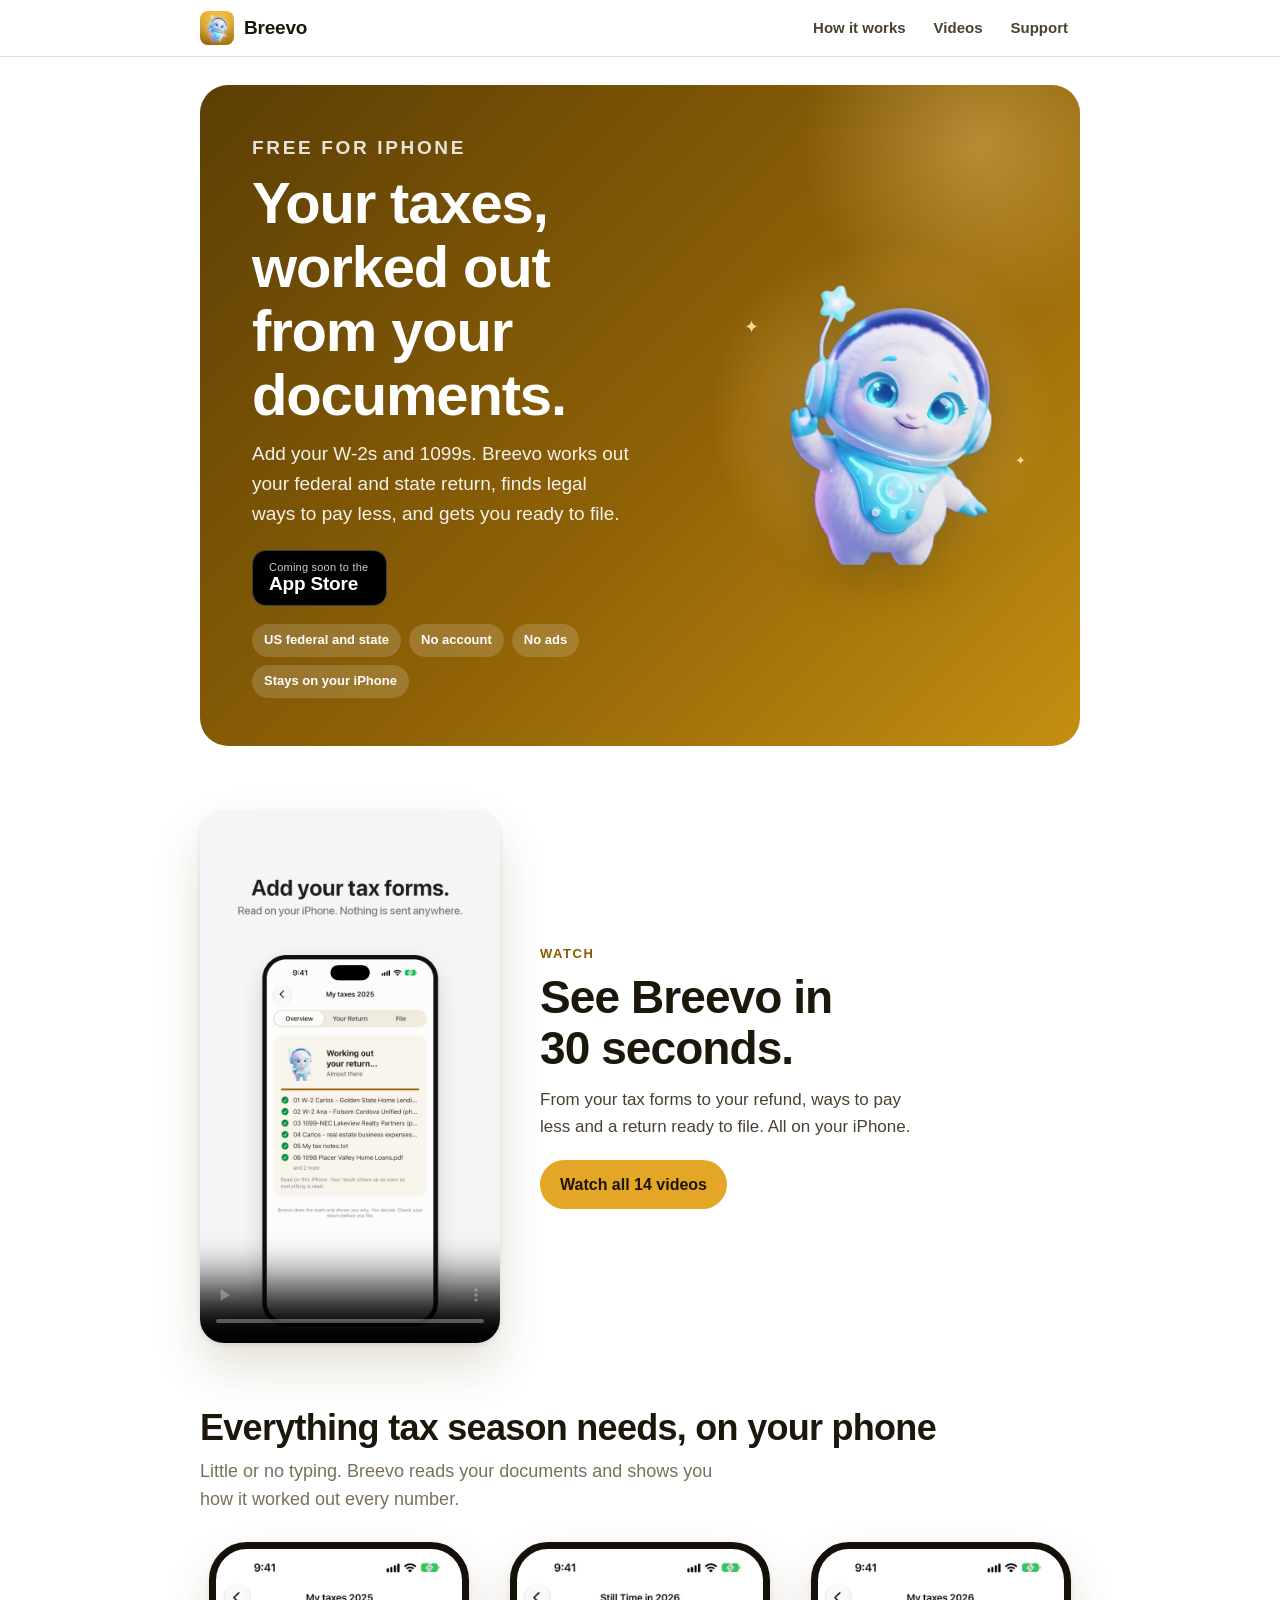
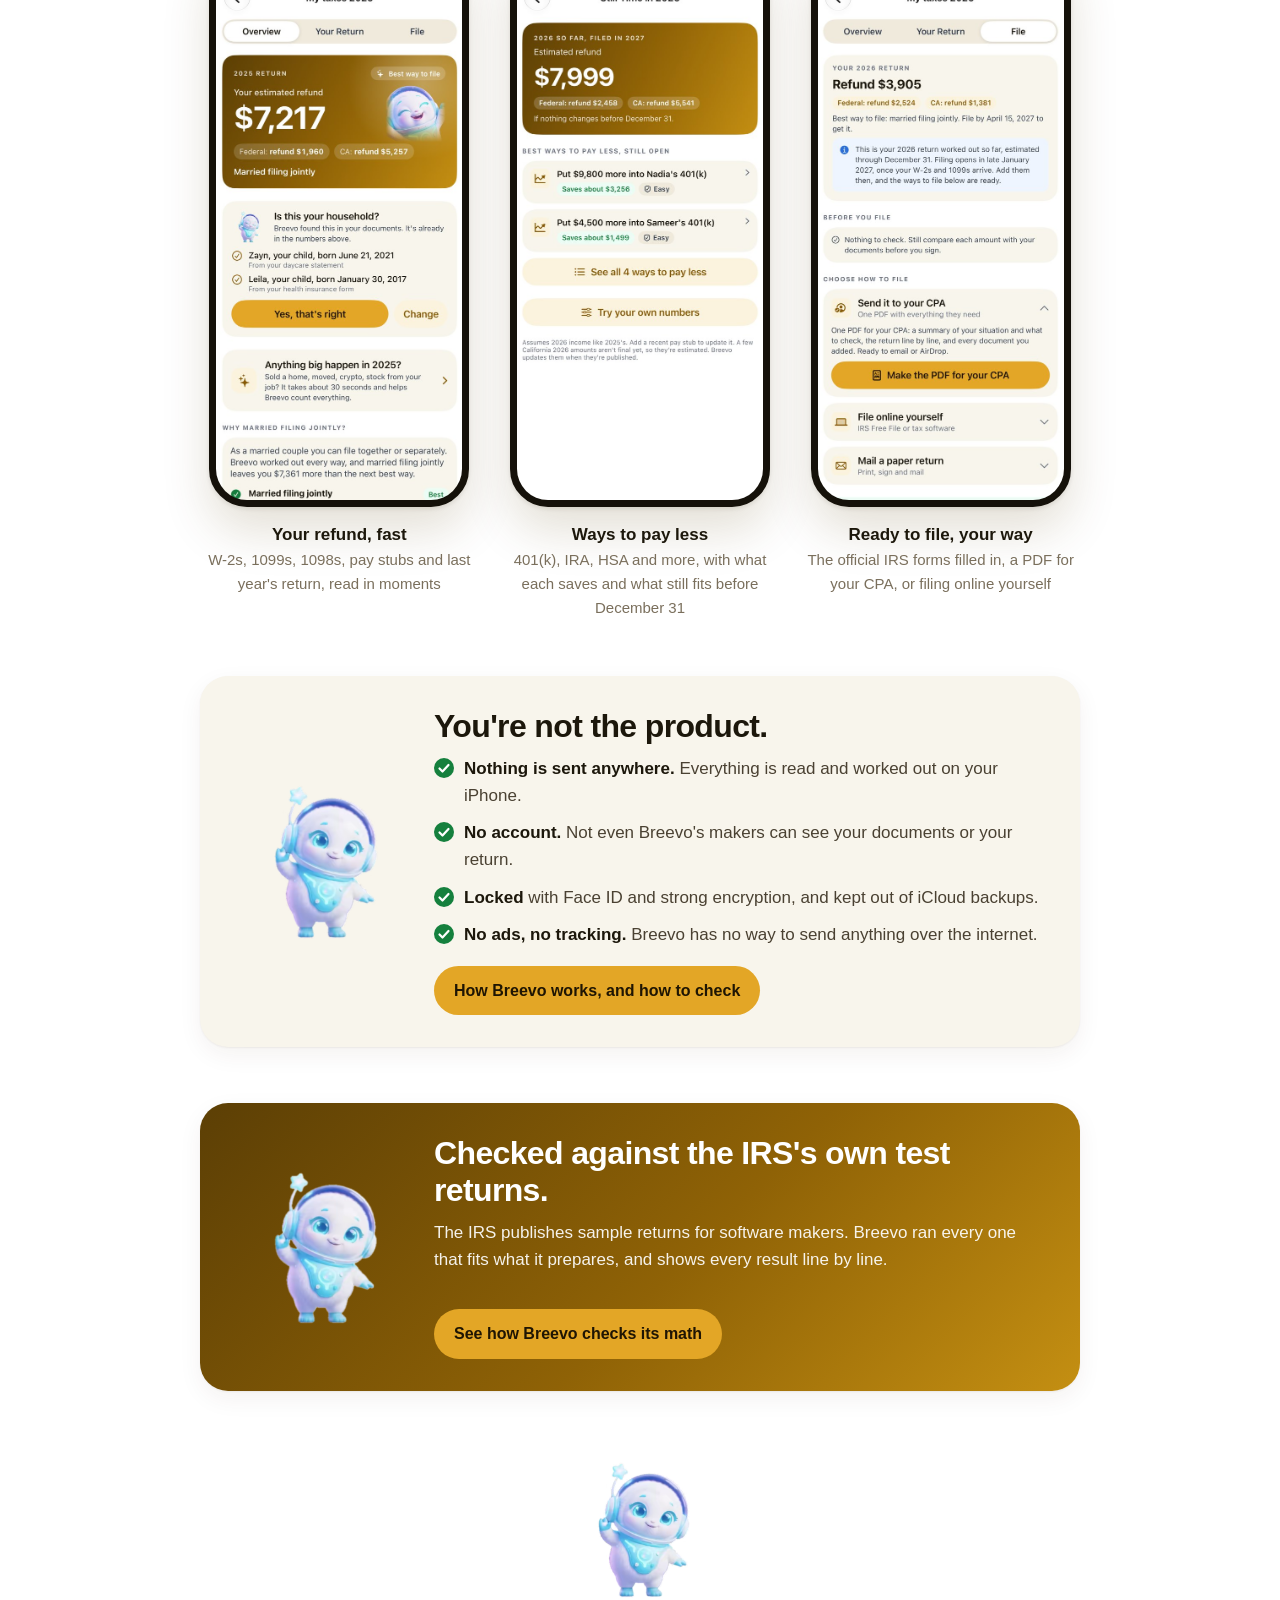
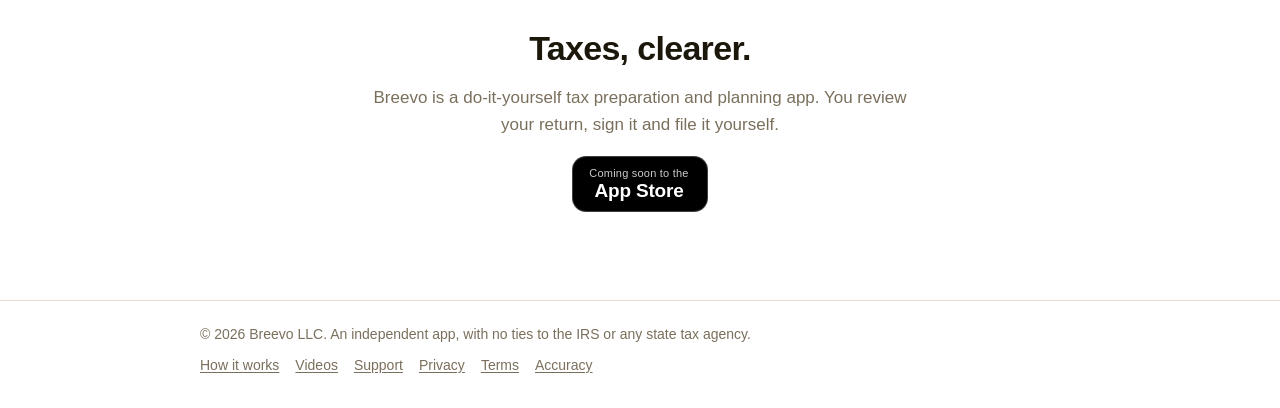
==== index.html @ 0867ac1f "Same words as the app: privacy, check it yourself, AI, tax changes, tax advice" ====
<!DOCTYPE html>
<html lang="en">
<head>
<meta charset="utf-8">
<meta name="viewport" content="width=device-width, initial-scale=1, viewport-fit=cover">
<title>Breevo: your taxes, worked out on your iPhone</title>
<meta name="description" content="Add your W-2s and 1099s. Breevo works out your federal and state return, finds legal ways to pay less, and gets you ready to file. Free for iPhone. Everything stays on your iPhone.">
<meta name="theme-color" content="#8F6206">
<meta property="og:title" content="Breevo: your taxes, worked out on your iPhone">
<meta property="og:description" content="Your refund, ways to pay less and your return, from your documents. Everything stays on your iPhone.">
<meta property="og:image" content="https://breevo.si/img/breevo-hello.png">
<link rel="icon" href="img/icon.png">
<link rel="apple-touch-icon" href="img/icon.png">
<link rel="stylesheet" href="site.css">
</head>
<body>
<header class="top"><div class="in">
  <a class="brand" href="./"><img src="img/icon.png" alt="">Breevo</a>
  <nav><a href="how.html">How it works</a><a href="videos.html">Videos</a><a href="support.html">Support</a></nav>
</div></header>

<main>
  <section class="hero big">
    <div>
      <p class="eyebrow">Free for iPhone</p>
      <h1>Your taxes, worked out from your documents.</h1>
      <p>Add your W-2s and 1099s. Breevo works out your federal and state return, finds legal ways to pay less, and gets you ready to file.</p>
      <div class="actions">
        <span class="soon" role="img" aria-label="Coming soon to the App Store"><span><small>Coming soon to the</small><b>App Store</b></span></span>
      </div>
      <div class="pills"><span>US federal and state</span><span>No account</span><span>No ads</span><span>Stays on your iPhone</span></div>
    </div>
    <div class="stage">
      <span class="spark" style="left:4%;top:16%">✦</span><span class="spark" style="right:2%;top:62%;font-size:13px">✦</span>
      <img class="mascot" src="img/breevo-hello.png" alt="Breevo waving hello">
    </div>
  </section>

  <section class="reel watch">
    <video data-id="breevo" src="video/breevo-heart.mp4" poster="video/breevo.jpg" controls playsinline preload="metadata" aria-label="Video: Breevo in 30 seconds"></video>
    <div>
      <p class="eyebrow-dark">Watch</p>
      <h2>See Breevo in 30 seconds.</h2>
      <p>From your tax forms to your refund, ways to pay less and a return ready to file. All on your iPhone.</p>
      <a class="btn" href="videos.html">Watch all 14 videos</a>
    </div>
  </section>

  <h2 class="section-title">Everything tax season needs, on your phone</h2>
  <p class="section-sub">Little or no typing. Breevo reads your documents and shows you how it worked out every number.</p>
  <div class="screens">
    <figure><div class="phone"><img src="img/screen-result.jpg" alt="Breevo showing an estimated refund of $7,217" loading="lazy"></div>
      <figcaption>Your refund, fast<span>W-2s, 1099s, 1098s, pay stubs and last year's return, read in moments</span></figcaption></figure>
    <figure><div class="phone"><img src="img/screen-plan.jpg" alt="Breevo's Still Time screen with ways to pay less" loading="lazy"></div>
      <figcaption>Ways to pay less<span>401(k), IRA, HSA and more, with what each saves and what still fits before December 31</span></figcaption></figure>
    <figure><div class="phone"><img src="img/screen-file.jpg" alt="Breevo's File tab with three ways to file" loading="lazy"></div>
      <figcaption>Ready to file, your way<span>The official IRS forms filled in, a PDF for your CPA, or filing online yourself</span></figcaption></figure>
  </div>

  <section class="band">
    <img src="img/breevo-reassuring.png" alt="Breevo reassuring you">
    <div>
      <h2>You're not the product.</h2>
      <ul>
        <!-- Same words as the app's privacy card: ios/AppStore/same-words.txt -->
        <li><span><b>Nothing is sent anywhere.</b> Everything is read and worked out on your iPhone.</span></li>
        <li><span><b>No account.</b> Not even Breevo's makers can see your documents or your return.</span></li>
        <li><span><b>Locked</b> with Face ID and strong encryption, and kept out of iCloud backups.</span></li>
        <li><span><b>No ads, no tracking.</b> Breevo has no way to send anything over the internet.</span></li>
      </ul>
      <a class="btn" href="how.html">How Breevo works, and how to check</a>
    </div>
  </section>

  <section class="band gold">
    <img src="img/breevo-thumbsup.png" alt="Breevo giving a thumbs up">
    <div>
      <h2>Checked against the IRS's own test returns.</h2>
      <p>The IRS publishes sample returns for software makers. Breevo ran every one that fits what it prepares, and shows every result line by line.</p>
      <a class="btn" href="accuracy.html">See how Breevo checks its math</a>
    </div>
  </section>

  <div class="ending">
    <img src="img/breevo-helpful.png" alt="Breevo ready to help">
    <h2>Taxes, clearer.</h2>
    <p>Breevo is a do-it-yourself tax preparation and planning app. You review your return, sign it and file it yourself.</p>
    <span class="soon" role="img" aria-label="Coming soon to the App Store"><span><small>Coming soon to the</small><b>App Store</b></span></span>
  </div>
</main>

<footer class="site"><div class="in">
  <span>© 2026 Breevo LLC. An independent app, with no ties to the IRS or any state tax agency.</span>
  <span class="links"><a href="how.html">How it works</a><a href="videos.html">Videos</a><a href="support.html">Support</a><a href="privacy.html">Privacy</a><a href="terms.html">Terms</a><a href="accuracy.html">Accuracy</a></span>
</div></footer>
<script src="videos.js"></script>
</body>
</html>
---- site.css ----
/* Breevo's web pages (breevo.si), in the app's default look: Mustard Gold. Colors are the app's own
   (Theme.swift, palette "gold"): gold fills with dark text, a deep gold result card, warm cream cards. */
:root {
  --page: #FFFFFF;
  --card: #F8F5EC;
  --sunken: #EFEADC;
  --tint: #FBF3DD;
  --ink: #1C170B;
  --ink-2: #4A4132;
  --muted: #7A6F5C;
  --accent: #8A5A00;          /* links and small gold text */
  --brand: #E3A626;           /* buttons */
  --on-brand: #1F1503;
  --hero-1: #5C3F05; --hero-2: #8F6206; --hero-3: #C48F12;
  --on-hero: #FFFFFF;
  --line: #E7DFCB;
  --ok: #15803D;
  --shadow: 0 1px 2px rgba(60, 40, 0, .06), 0 8px 24px rgba(60, 40, 0, .06);
  color-scheme: light;
}
@media (prefers-color-scheme: dark) {
  :root {
    --page: #000000; --card: #1A1810; --sunken: #2A261A; --tint: #2A2310;
    --ink: #FBF8F0; --ink-2: #D9D2C2; --muted: #A69C88;
    --accent: #F5C04A; --brand: #E3A626; --on-brand: #1F1503;
    --line: #332D1E; --ok: #4ADE80;
    --shadow: none;
    color-scheme: dark;
  }
}

* { box-sizing: border-box; }
html { -webkit-text-size-adjust: 100%; }
body {
  margin: 0; background: var(--page); color: var(--ink);
  font: 17px/1.6 -apple-system, BlinkMacSystemFont, "SF Pro Text", "Segoe UI", Roboto, Helvetica, Arial, sans-serif;
}
a { color: var(--accent); text-underline-offset: 2px; }
img { max-width: 100%; }

/* Top bar */
.top {
  position: sticky; top: 0; z-index: 10;
  background: color-mix(in srgb, var(--page) 88%, transparent);
  -webkit-backdrop-filter: saturate(180%) blur(16px); backdrop-filter: saturate(180%) blur(16px);
  border-bottom: 1px solid var(--line);
}
.top .in {
  max-width: 920px; margin: 0 auto; display: flex; align-items: center; justify-content: space-between; gap: 16px;
  padding: 10px max(20px, env(safe-area-inset-right)) 10px max(20px, env(safe-area-inset-left));
}
.brand { display: flex; align-items: center; gap: 10px; color: var(--ink); text-decoration: none; font-weight: 700; font-size: 19px; letter-spacing: -.01em; }
.brand img { width: 34px; height: 34px; border-radius: 8px; }
nav { display: flex; gap: 4px; flex-wrap: wrap; }
nav a { color: var(--ink-2); text-decoration: none; font-size: 15px; font-weight: 600; padding: 6px 12px; border-radius: 999px; }
nav a:hover { background: var(--card); }
nav a[aria-current="page"] { background: var(--tint); color: var(--accent); }

main { max-width: 920px; margin: 0 auto; padding: 28px max(20px, env(safe-area-inset-right)) 56px max(20px, env(safe-area-inset-left)); }

/* The gold hero card, like the app's result card, with Breevo beside it */
.hero {
  position: relative; overflow: hidden; border-radius: 28px; color: var(--on-hero);
  background: linear-gradient(135deg, var(--hero-1) 0%, var(--hero-2) 55%, var(--hero-3) 100%);
  display: grid; grid-template-columns: 1fr auto; align-items: center; gap: 8px;
  padding: 36px 36px 36px 40px; min-height: 260px;
}
.hero::after {   /* a soft light in the corner */
  content: ""; position: absolute; right: -80px; top: -120px; width: 360px; height: 360px; border-radius: 50%;
  background: radial-gradient(circle, rgba(255, 220, 140, .35), rgba(255, 220, 140, 0) 70%); pointer-events: none;
}
.hero .eyebrow { font-size: 13px; font-weight: 700; letter-spacing: .14em; text-transform: uppercase; opacity: .85; margin: 0 0 8px; }
.hero h1 { font-size: clamp(30px, 5vw, 44px); line-height: 1.1; letter-spacing: -.02em; margin: 0 0 12px; text-wrap: balance; }
.hero p { margin: 0; font-size: 18px; opacity: .92; max-width: 34ch; }
.hero .mascot { width: clamp(150px, 26vw, 230px); height: auto; position: relative; z-index: 1; filter: drop-shadow(0 12px 24px rgba(0,0,0,.25)); }
.hero.small { min-height: 200px; padding-top: 28px; padding-bottom: 28px; }
.hero.small .mascot { width: clamp(120px, 20vw, 170px); }
.hero .meta { margin-top: 14px; font-size: 14px; opacity: .8; }
@media (max-width: 560px) {
  .hero { grid-template-columns: 1fr; padding: 28px 24px 0; text-align: left; }
  .hero .mascot { justify-self: center; width: 170px; margin-top: 8px; }
  .hero.small .mascot { width: 130px; }
}

/* Buttons */
.btn {
  display: inline-flex; align-items: center; gap: 8px; text-decoration: none; font-weight: 700; font-size: 16px;
  background: var(--brand); color: var(--on-brand); padding: 12px 20px; border-radius: 999px;
}
.btn.light { background: rgba(255,255,255,.18); color: #fff; }
.hero .actions { margin-top: 20px; display: flex; gap: 10px; flex-wrap: wrap; }

/* Cards and sections */
.card { background: var(--card); border-radius: 20px; padding: 22px 24px; box-shadow: var(--shadow); }
.callout { background: var(--tint); border-radius: 20px; padding: 18px 22px; margin: 24px 0; }
.callout strong { color: var(--accent); }
.grid { display: grid; grid-template-columns: repeat(auto-fit, minmax(240px, 1fr)); gap: 14px; margin: 24px 0; }
.grid .card h3 { margin: 0 0 6px; font-size: 18px; }
.grid .card p { margin: 0; color: var(--ink-2); font-size: 15px; }
.eyebrow-dark { font-size: 13px; font-weight: 700; letter-spacing: .12em; text-transform: uppercase; color: var(--muted); margin: 36px 0 12px; }

/* Long pages (privacy, terms, accuracy) */
.doc { max-width: 720px; margin: 0 auto; }
.doc h2 { font-size: 22px; letter-spacing: -.01em; margin: 36px 0 8px; }
.doc p, .doc li { color: var(--ink-2); }
.doc li { margin: 4px 0; }

/* Questions and answers */
details { background: var(--card); border-radius: 16px; padding: 0 20px; margin: 10px 0; }
summary { cursor: pointer; list-style: none; font-weight: 650; padding: 16px 28px 16px 0; position: relative; }
summary::-webkit-details-marker { display: none; }
summary::after { content: "+"; position: absolute; right: 0; top: 13px; font-size: 22px; color: var(--accent); font-weight: 500; }
details[open] summary::after { content: "–"; }
details p { margin: 0 0 16px; color: var(--ink-2); }

/* Tables (accuracy page) */
.wrap { overflow-x: auto; border-radius: 16px; box-shadow: var(--shadow); }
table { border-collapse: collapse; width: 100%; background: var(--card); font-size: 15px; }
th, td { text-align: left; padding: 11px 14px; border-bottom: 1px solid var(--line); vertical-align: top; }
th { color: var(--muted); font-weight: 650; font-size: 12px; text-transform: uppercase; letter-spacing: .06em; }
td.ok { color: var(--ok); font-weight: 650; }

/* Footer */
footer.site { border-top: 1px solid var(--line); margin-top: 24px; }
footer.site .in {
  max-width: 920px; margin: 0 auto; color: var(--muted); font-size: 14px; display: flex; flex-wrap: wrap; gap: 8px 24px;
  justify-content: space-between; padding: 22px max(20px, env(safe-area-inset-right)) 32px max(20px, env(safe-area-inset-left));
}
footer.site a { color: var(--muted); }
footer.site .links { display: flex; gap: 16px; flex-wrap: wrap; }

/* A warm light behind Breevo on the gold card */
.hero .stage { position: relative; display: grid; place-items: center; }
.hero .stage::before {
  content: ""; position: absolute; width: 120%; aspect-ratio: 1; border-radius: 50%;
  background: radial-gradient(circle, rgba(255, 236, 170, .55) 0%, rgba(255, 214, 120, .18) 40%, rgba(255, 214, 120, 0) 68%);
}
.hero .spark { position: absolute; color: #FFE7A3; opacity: .9; font-size: 18px; }

/* Icons in tinted squares, like the app's cards */
.icon { width: 44px; height: 44px; border-radius: 13px; background: var(--tint); color: var(--accent); display: grid; place-items: center; margin-bottom: 12px; }
.icon svg { width: 24px; height: 24px; }

/* The app's own screens */
.screens { display: grid; grid-template-columns: repeat(3, 1fr); gap: 22px; margin: 8px 0 0; }
.screens figure { margin: 0; text-align: center; }
.phone {
  border-radius: 38px; overflow: hidden; border: 7px solid #15110A; background: #15110A;
  box-shadow: 0 2px 4px rgba(40, 25, 0, .10), 0 24px 48px rgba(90, 60, 0, .16);
  aspect-ratio: 600 / 1303; max-width: 260px; margin: 0 auto;
}
.phone img { display: block; width: 100%; height: 100%; object-fit: cover; object-position: top; }
.screens figcaption { margin-top: 14px; font-weight: 650; }
.screens figcaption span { display: block; font-weight: 400; color: var(--muted); font-size: 15px; }
@media (max-width: 720px) {
  .screens { grid-template-columns: none; grid-auto-flow: column; grid-auto-columns: 62%; overflow-x: auto;
             scroll-snap-type: x mandatory; padding: 4px 4px 12px; margin: 0 -4px; }
  .screens figure { scroll-snap-align: center; }
}

/* The app's privacy promise */
.promise { display: flex; gap: 14px; align-items: flex-start; background: color-mix(in srgb, var(--ok) 10%, var(--page));
           border-radius: 20px; padding: 18px 22px; margin: 28px 0; }
.promise svg { flex: none; width: 26px; height: 26px; color: var(--ok); margin-top: 2px; }
.promise strong { color: var(--ok); display: block; font-size: 17px; }
.promise p { margin: 2px 0 0; color: var(--ink-2); }

/* Long pages: the gold card lines up with the text below it */
.hero.small { max-width: 760px; margin: 0 auto; }
.doc { max-width: 760px; }

/* Phones: the menu stays on one line */
@media (max-width: 480px) {
  .top .in { padding-top: 8px; padding-bottom: 8px; gap: 8px; }
  .brand { font-size: 17px; gap: 8px; }
  .brand img { width: 30px; height: 30px; }
  nav { flex-wrap: nowrap; gap: 2px; }
  nav a { font-size: 14px; padding: 6px 10px; }
  main { padding-top: 18px; }
}

/* Home page */
.hero.big { min-height: 440px; padding: 48px 48px 48px 52px; }
.hero.big h1 { font-size: clamp(34px, 6vw, 58px); max-width: 13ch; }
.hero.big p { font-size: 19px; max-width: 36ch; }
.hero.big .mascot { width: clamp(180px, 30vw, 300px); }
.soon {
  display: inline-flex; align-items: center; gap: 10px; background: #000; color: #fff; text-decoration: none;
  border-radius: 14px; padding: 10px 18px 10px 16px; line-height: 1.15; border: 1px solid rgba(255,255,255,.25);
}
.soon small { display: block; font-size: 11px; opacity: .8; letter-spacing: .02em; }
.soon b { font-size: 19px; font-weight: 650; letter-spacing: -.01em; }
.soon svg { width: 22px; height: 22px; }
.pills { display: flex; flex-wrap: wrap; gap: 8px; margin-top: 18px; }
.pills span { font-size: 13px; font-weight: 650; padding: 6px 12px; border-radius: 999px; background: rgba(255,255,255,.16); }
.section-title { font-size: clamp(26px, 4vw, 36px); letter-spacing: -.02em; line-height: 1.15; margin: 64px 0 8px; text-wrap: balance; }
.section-sub { color: var(--muted); margin: 0 0 28px; font-size: 18px; max-width: 52ch; }
.band { display: grid; grid-template-columns: auto 1fr; gap: 28px; align-items: center; background: var(--card);
        border-radius: 28px; padding: 32px 36px; margin-top: 56px; box-shadow: var(--shadow); }
.band img { width: 170px; height: auto; }
.band h2 { font-size: clamp(24px, 3.5vw, 32px); letter-spacing: -.02em; margin: 0 0 10px; line-height: 1.15; }
.band ul { list-style: none; padding: 0; margin: 0; display: grid; gap: 10px; }
.band li { display: flex; gap: 10px; color: var(--ink-2); }
.band li::before { content: ""; flex: none; width: 20px; height: 20px; margin-top: 3px; border-radius: 50%;
  background: var(--ok) url("data:image/svg+xml,%3Csvg xmlns='http://www.w3.org/2000/svg' viewBox='0 0 20 20'%3E%3Cpath d='M5.5 10.5l3 3 6-6.5' fill='none' stroke='white' stroke-width='2.2' stroke-linecap='round' stroke-linejoin='round'/%3E%3C/svg%3E") center/20px no-repeat; }
.band li b { color: var(--ink); }
.band.gold { background: linear-gradient(135deg, var(--hero-1), var(--hero-2) 55%, var(--hero-3)); color: var(--on-hero); }
.band.gold p { opacity: .92; margin: 0 0 18px; }
.ending { text-align: center; margin: 64px auto 8px; max-width: 560px; }
.ending img { width: 150px; }
.ending h2 { font-size: clamp(26px, 4vw, 34px); letter-spacing: -.02em; margin: 8px 0 8px; }
.ending p { color: var(--muted); margin: 0 0 18px; }
@media (max-width: 640px) {
  .hero.big { padding: 32px 24px 0; min-height: 0; }
  .band { grid-template-columns: 1fr; padding: 26px 22px; text-align: left; }
  .band img { width: 130px; justify-self: center; }
}

/* Videos (videos.html, and the main video on the home page) */
.reel { display: grid; grid-template-columns: minmax(0, 300px) 1fr; gap: 40px; align-items: center; }
.reel video, .clip video {
  display: block; width: 100%; aspect-ratio: 9 / 16; object-fit: cover; background: var(--sunken);
  border-radius: 24px; box-shadow: 0 2px 4px rgba(40, 25, 0, .10), 0 24px 48px rgba(90, 60, 0, .16);
}
.reel h1, .reel h2 { font-size: clamp(30px, 5vw, 46px); line-height: 1.1; letter-spacing: -.02em; margin: 0 0 12px; text-wrap: balance; }
.reel p { color: var(--ink-2); margin: 0 0 20px; max-width: 40ch; }
.reel .eyebrow-dark { margin: 0 0 8px; color: var(--accent); }
.reel .row { display: flex; flex-wrap: wrap; gap: 10px; align-items: center; }
.reel-video { display: grid; justify-items: center; gap: 10px; min-width: 0; }
.other-voice { font: inherit; font-size: 14px; font-weight: 600; border: 0; background: none; padding: 4px 8px; cursor: pointer;
               color: var(--muted); text-decoration: underline; text-decoration-color: var(--line); text-underline-offset: 3px; }
.other-voice:hover { color: var(--accent); text-decoration-color: currentColor; }
button.share { font: inherit; font-size: 14px; font-weight: 650; border: 0; border-radius: 999px; padding: 7px 14px;
               background: var(--tint); color: var(--accent); cursor: pointer; }
button.share.big { display: block; font-size: 16px; padding: 12px 20px; background: var(--brand); color: var(--on-brand); }
.clips { display: grid; grid-template-columns: repeat(auto-fill, minmax(190px, 1fr)); gap: 36px 22px; }
.clip { scroll-margin-top: 80px; border-radius: 28px; }
.clip video { border-radius: 20px; }
.clip h3 { font-size: 18px; line-height: 1.25; letter-spacing: -.01em; margin: 14px 0 4px; text-wrap: balance; }
.clip p { color: var(--muted); font-size: 15px; line-height: 1.45; margin: 0 0 10px; }
.clip.picked { outline: 3px solid var(--brand); outline-offset: 10px; }
.watch { margin-top: 64px; }
@media (max-width: 640px) {
  .reel { grid-template-columns: 1fr; gap: 24px; }
  .reel video { max-width: 280px; margin: 0 auto; }
  .reel-video { width: 100%; }
  .clips { grid-template-columns: repeat(2, minmax(0, 1fr)); gap: 28px 14px; }
  .clip h3 { font-size: 16px; }
  .clip p { font-size: 14px; }
  button.share { font-size: 13px; padding: 6px 12px; }
}

/* How it works (how.html) */
.steps { padding-left: 0; list-style: none; counter-reset: step; display: grid; gap: 12px; margin: 12px 0 0; }
.steps li { counter-increment: step; display: grid; grid-template-columns: 34px 1fr; gap: 12px; align-items: start; margin: 0; }
.steps li::before { content: counter(step); width: 30px; height: 30px; border-radius: 50%; display: grid; place-items: center;
                    background: var(--brand); color: var(--on-brand); font-weight: 700; font-size: 15px; margin-top: 1px; }
.steps b, .ticks b { color: var(--ink); }
.ticks { list-style: none; padding: 0; margin: 12px 0 0; display: grid; gap: 10px; }
.ticks li { display: flex; gap: 10px; margin: 0; }
.ticks li::before { content: ""; flex: none; width: 20px; height: 20px; margin-top: 4px; border-radius: 50%;
  background: var(--ok) url("data:image/svg+xml,%3Csvg xmlns='http://www.w3.org/2000/svg' viewBox='0 0 20 20'%3E%3Cpath d='M5.5 10.5l3 3 6-6.5' fill='none' stroke='white' stroke-width='2.2' stroke-linecap='round' stroke-linejoin='round'/%3E%3C/svg%3E") center/20px no-repeat; }
.check { display: grid; grid-template-columns: repeat(auto-fit, minmax(240px, 1fr)); gap: 14px; margin: 16px 0; }
.check h3 { margin: 0 0 6px; font-size: 18px; }
.check p { margin: 0; font-size: 15px; }
.band .btn { margin-top: 18px; }
/* Phones: the menu stays on one line - the name hides beside the icon when space is short */
@media (max-width: 400px) { .brand { font-size: 0; gap: 0; } nav a { padding: 6px 9px; } }
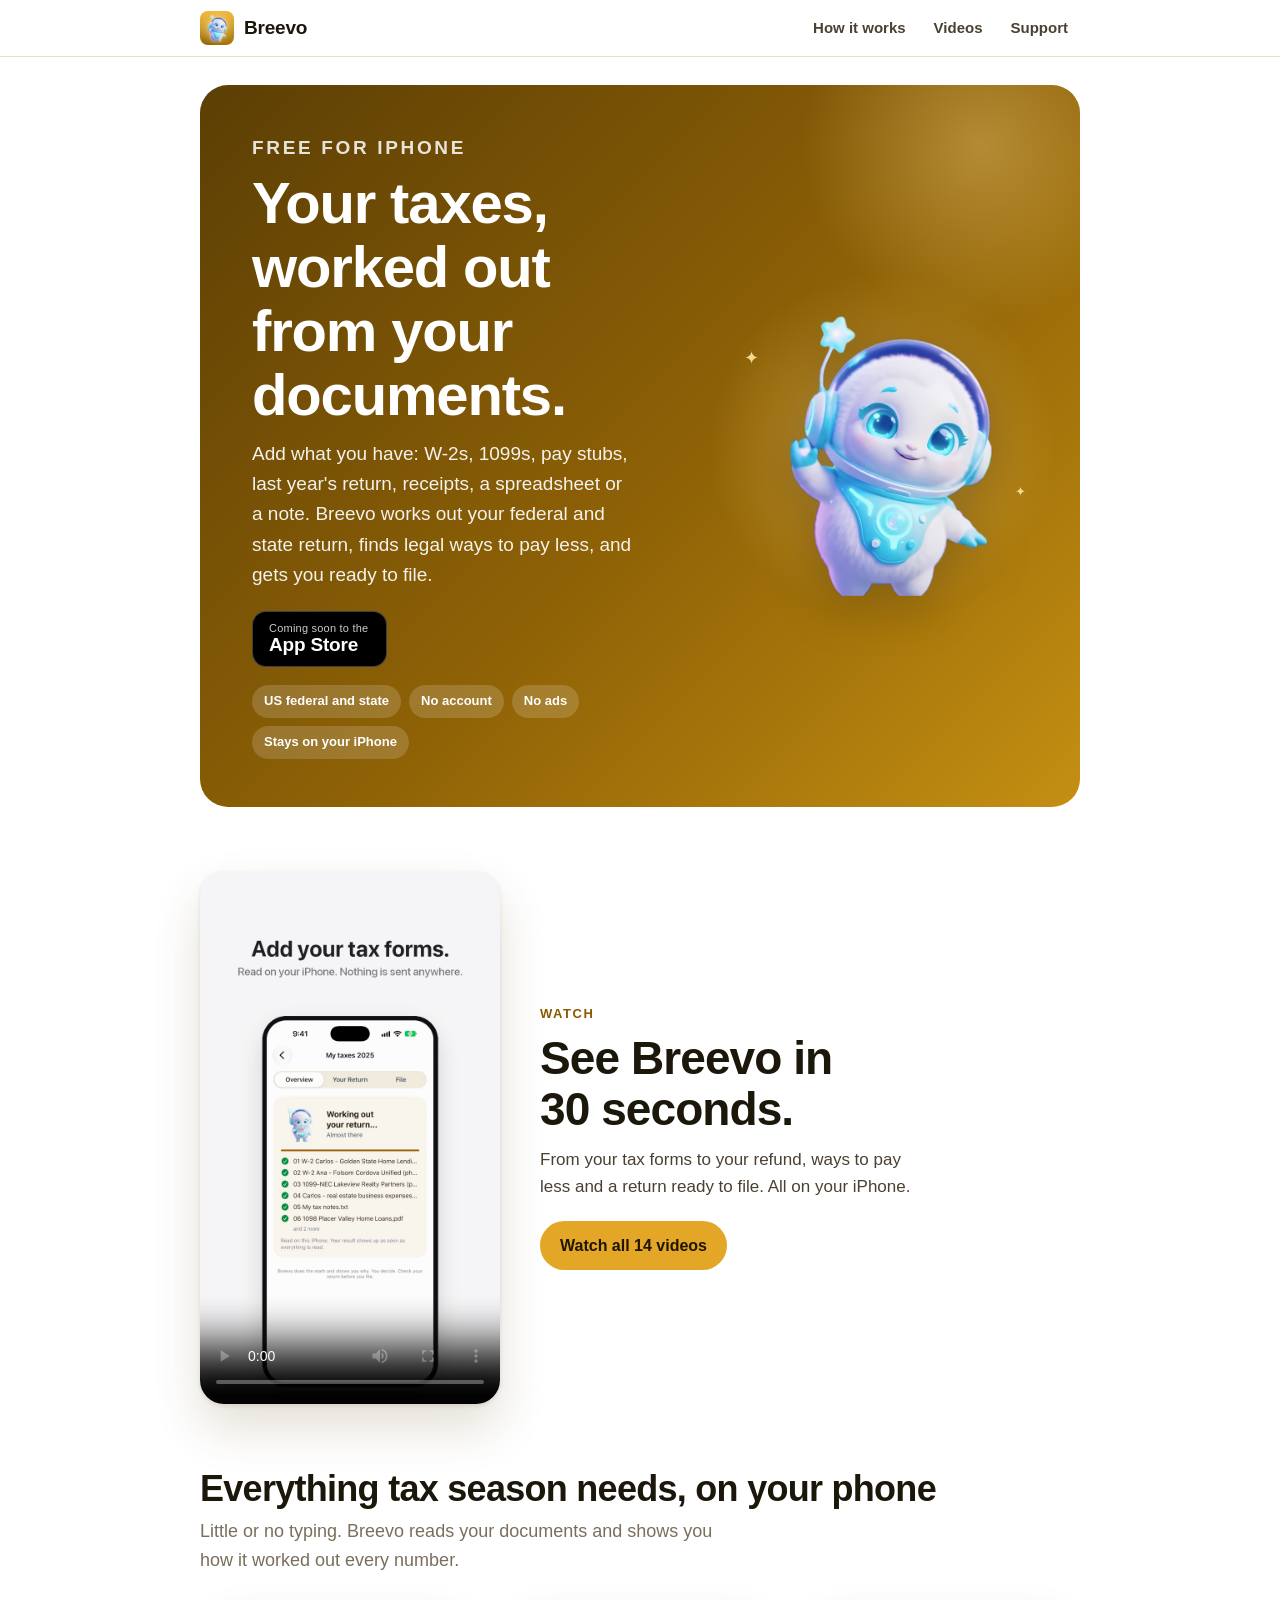
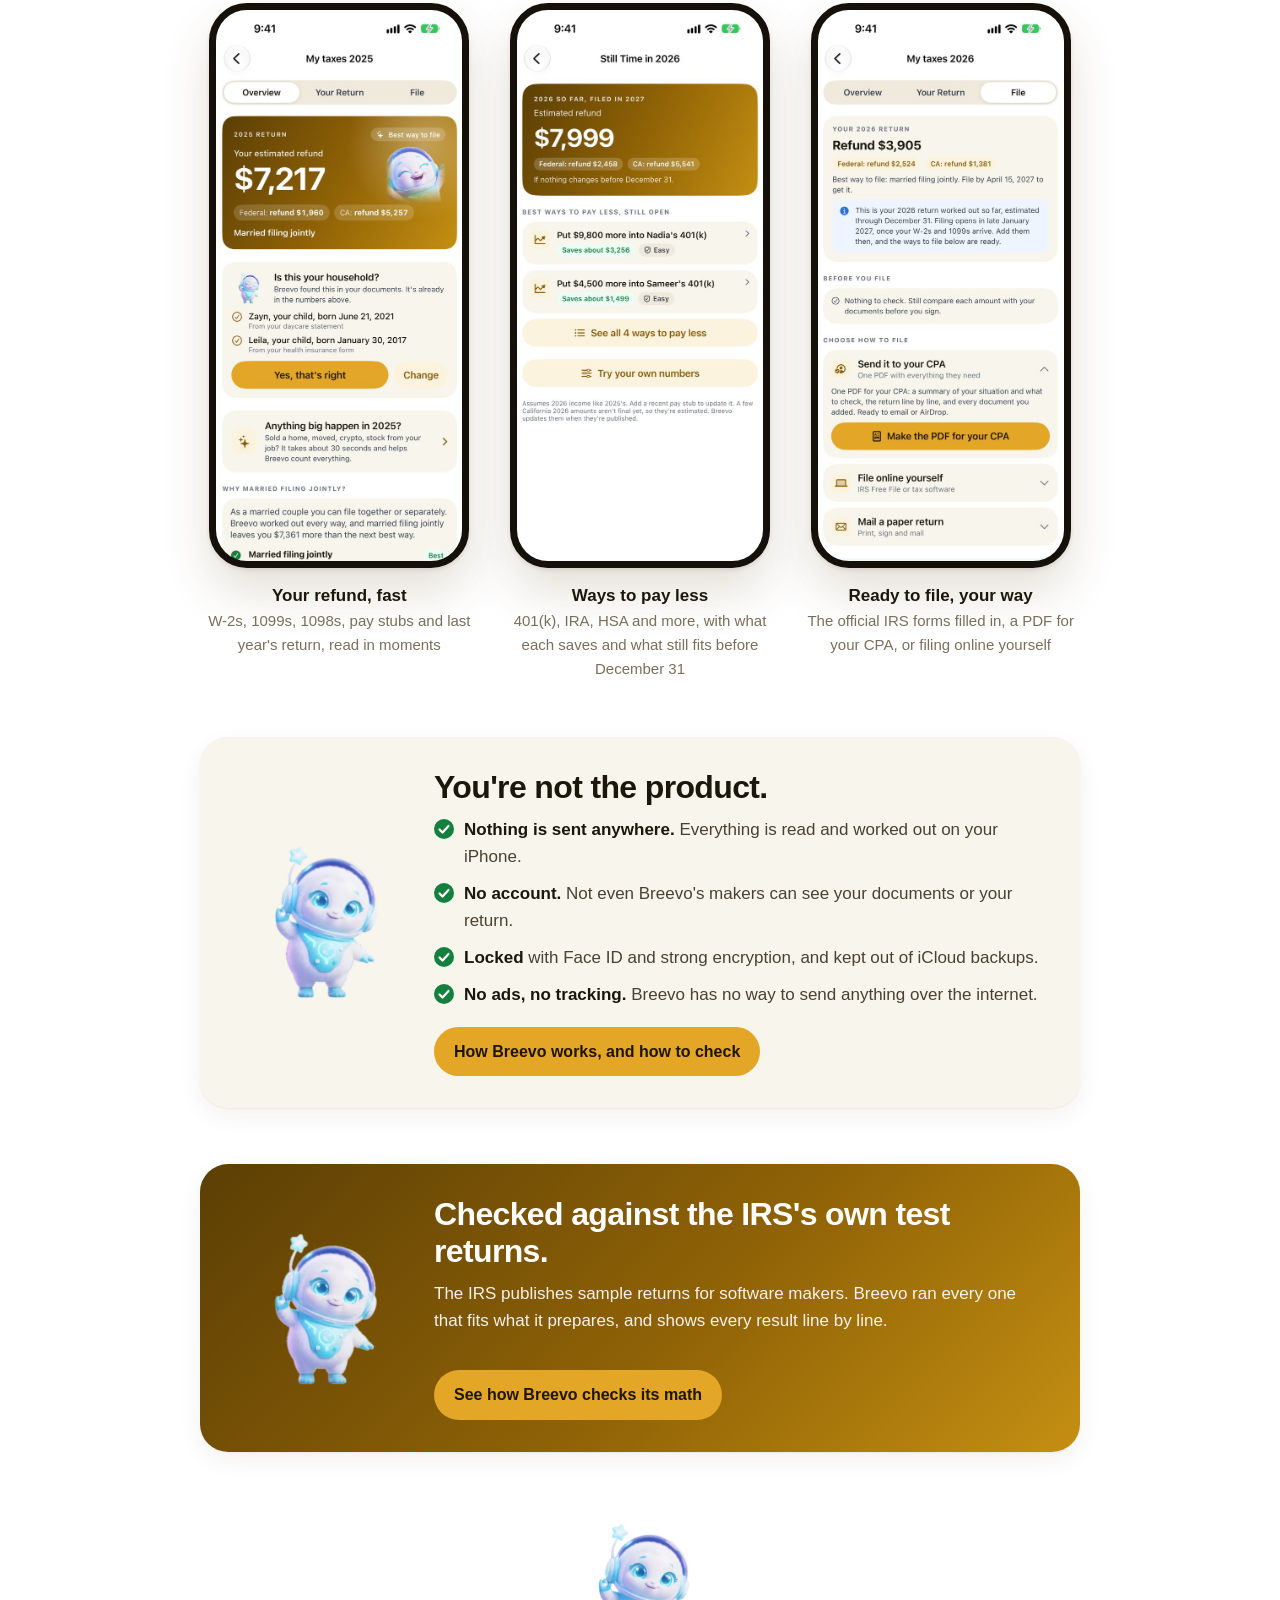
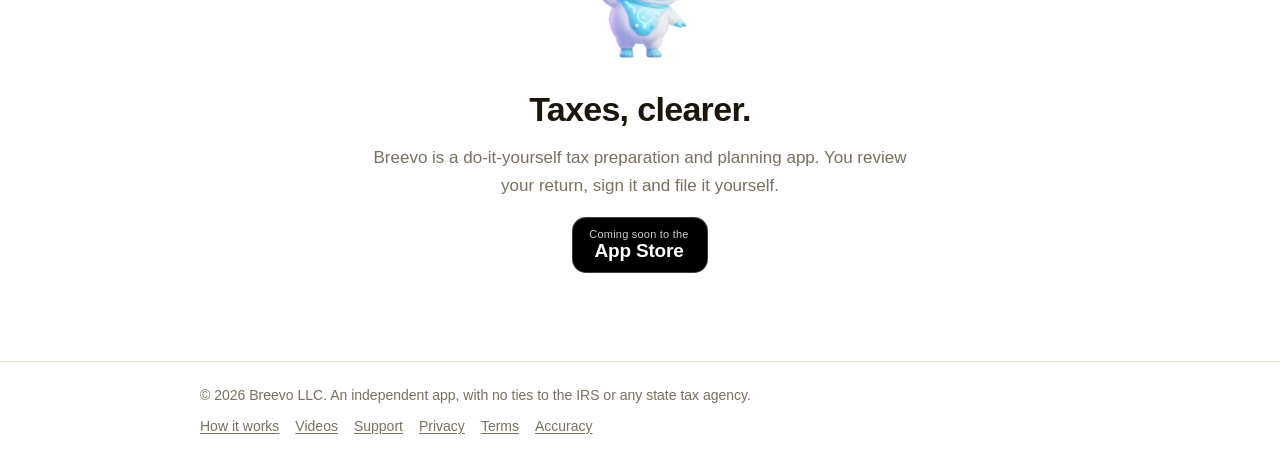
==== commit e95192e8: "Home page: everything Breevo reads, not just W-2s and 1099s" ====
--- a/index.html
+++ b/index.html
@@ -4,7 +4,7 @@
 <meta charset="utf-8">
 <meta name="viewport" content="width=device-width, initial-scale=1, viewport-fit=cover">
 <title>Breevo: your taxes, worked out on your iPhone</title>
-<meta name="description" content="Add your W-2s and 1099s. Breevo works out your federal and state return, finds legal ways to pay less, and gets you ready to file. Free for iPhone. Everything stays on your iPhone.">
+<meta name="description" content="Add what you have: W-2s, 1099s, pay stubs, last year's return, receipts, a spreadsheet or a note. Breevo works out your federal and state return, finds legal ways to pay less, and gets you ready to file. Free for iPhone. Everything stays on your iPhone.">
 <meta name="theme-color" content="#8F6206">
 <meta property="og:title" content="Breevo: your taxes, worked out on your iPhone">
 <meta property="og:description" content="Your refund, ways to pay less and your return, from your documents. Everything stays on your iPhone.">
@@ -24,7 +24,7 @@
     <div>
       <p class="eyebrow">Free for iPhone</p>
       <h1>Your taxes, worked out from your documents.</h1>
-      <p>Add your W-2s and 1099s. Breevo works out your federal and state return, finds legal ways to pay less, and gets you ready to file.</p>
+      <p>Add what you have: W-2s, 1099s, pay stubs, last year's return, receipts, a spreadsheet or a note. Breevo works out your federal and state return, finds legal ways to pay less, and gets you ready to file.</p>
       <div class="actions">
         <span class="soon" role="img" aria-label="Coming soon to the App Store"><span><small>Coming soon to the</small><b>App Store</b></span></span>
       </div>
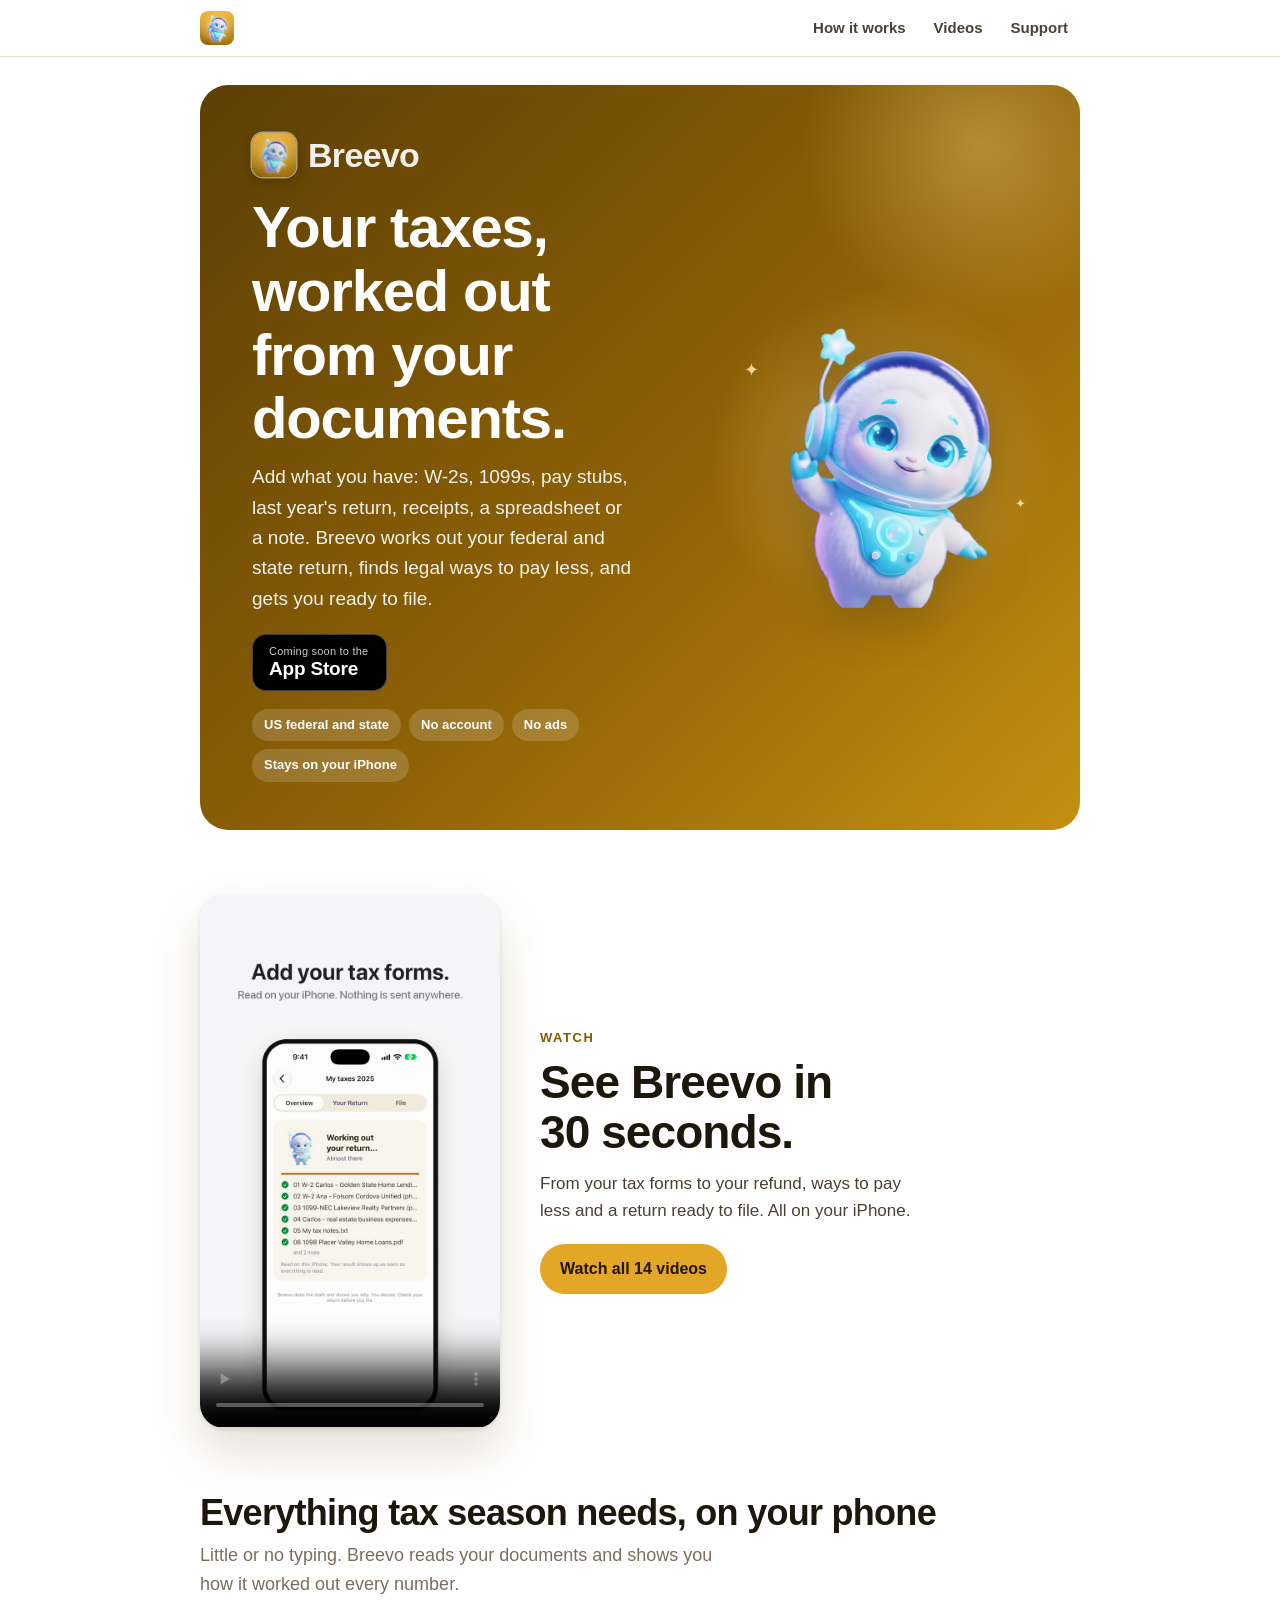
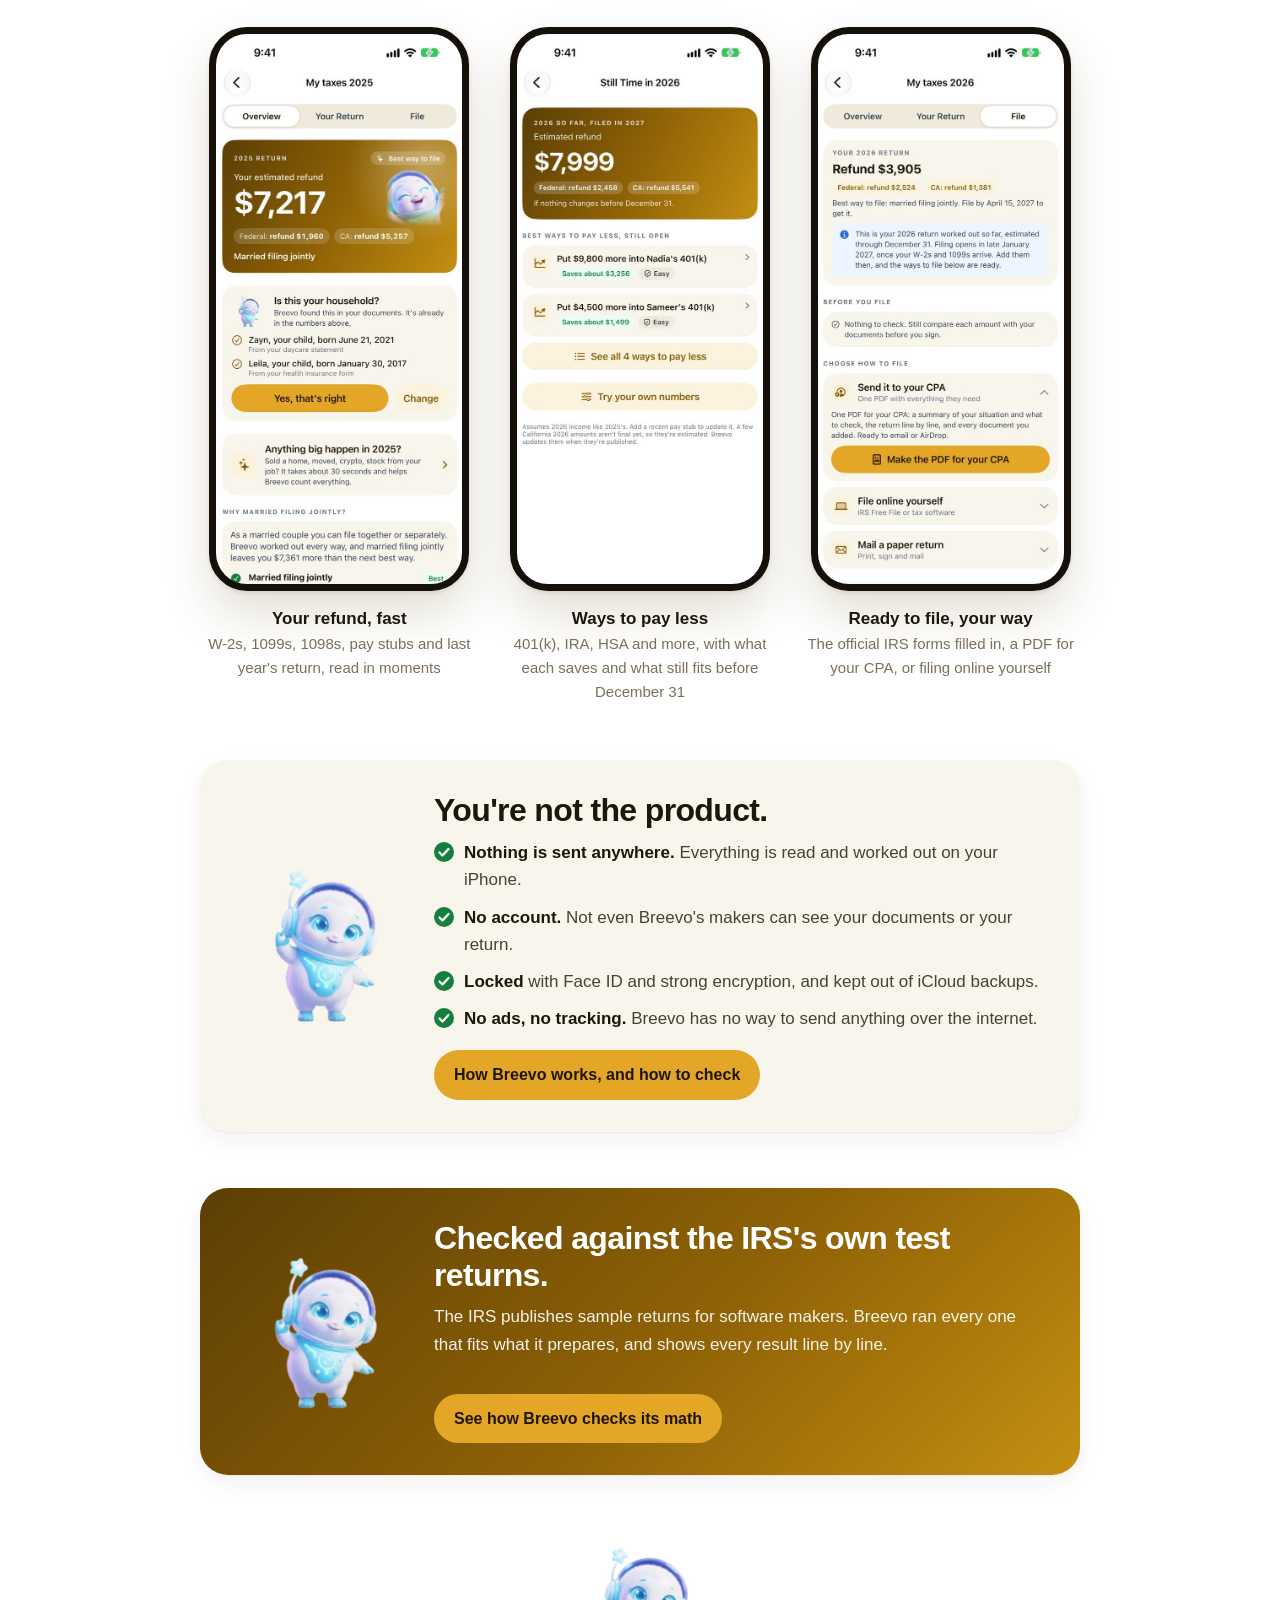
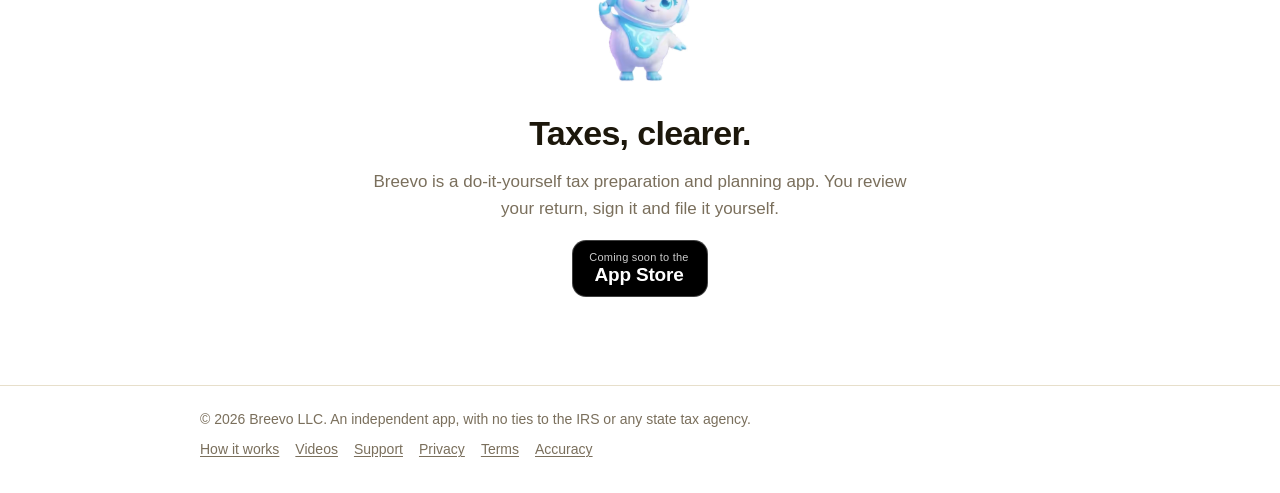
==== commit 91a97e53: "Home page: icon and name in the hero, no price line" ====
--- a/index.html
+++ b/index.html
@@ -15,14 +15,14 @@
 </head>
 <body>
 <header class="top"><div class="in">
-  <a class="brand" href="./"><img src="img/icon.png" alt="">Breevo</a>
+  <a class="brand" href="./" aria-label="Breevo home"><img src="img/icon.png" alt=""></a>
   <nav><a href="how.html">How it works</a><a href="videos.html">Videos</a><a href="support.html">Support</a></nav>
 </div></header>
 
 <main>
   <section class="hero big">
     <div>
-      <p class="eyebrow">Free for iPhone</p>
+      <p class="wordmark"><img src="img/icon.png" alt="">Breevo</p>
       <h1>Your taxes, worked out from your documents.</h1>
       <p>Add what you have: W-2s, 1099s, pay stubs, last year's return, receipts, a spreadsheet or a note. Breevo works out your federal and state return, finds legal ways to pay less, and gets you ready to file.</p>
       <div class="actions">
--- a/site.css
+++ b/site.css
@@ -184,6 +184,8 @@
 .hero.big h1 { font-size: clamp(34px, 6vw, 58px); max-width: 13ch; }
 .hero.big p { font-size: 19px; max-width: 36ch; }
 .hero.big .mascot { width: clamp(180px, 30vw, 300px); }
+.hero.big p.wordmark { font-size: clamp(26px, 3.4vw, 34px); font-weight: 800; letter-spacing: -.02em; line-height: 1; margin: 0 0 18px; display: flex; align-items: center; gap: 12px; }
+.hero.big p.wordmark img { width: 44px; height: 44px; border-radius: 11px; box-shadow: 0 0 0 1.5px rgba(255,255,255,.55), 0 4px 14px rgba(0,0,0,.25); }
 .soon {
   display: inline-flex; align-items: center; gap: 10px; background: #000; color: #fff; text-decoration: none;
   border-radius: 14px; padding: 10px 18px 10px 16px; line-height: 1.15; border: 1px solid rgba(255,255,255,.25);
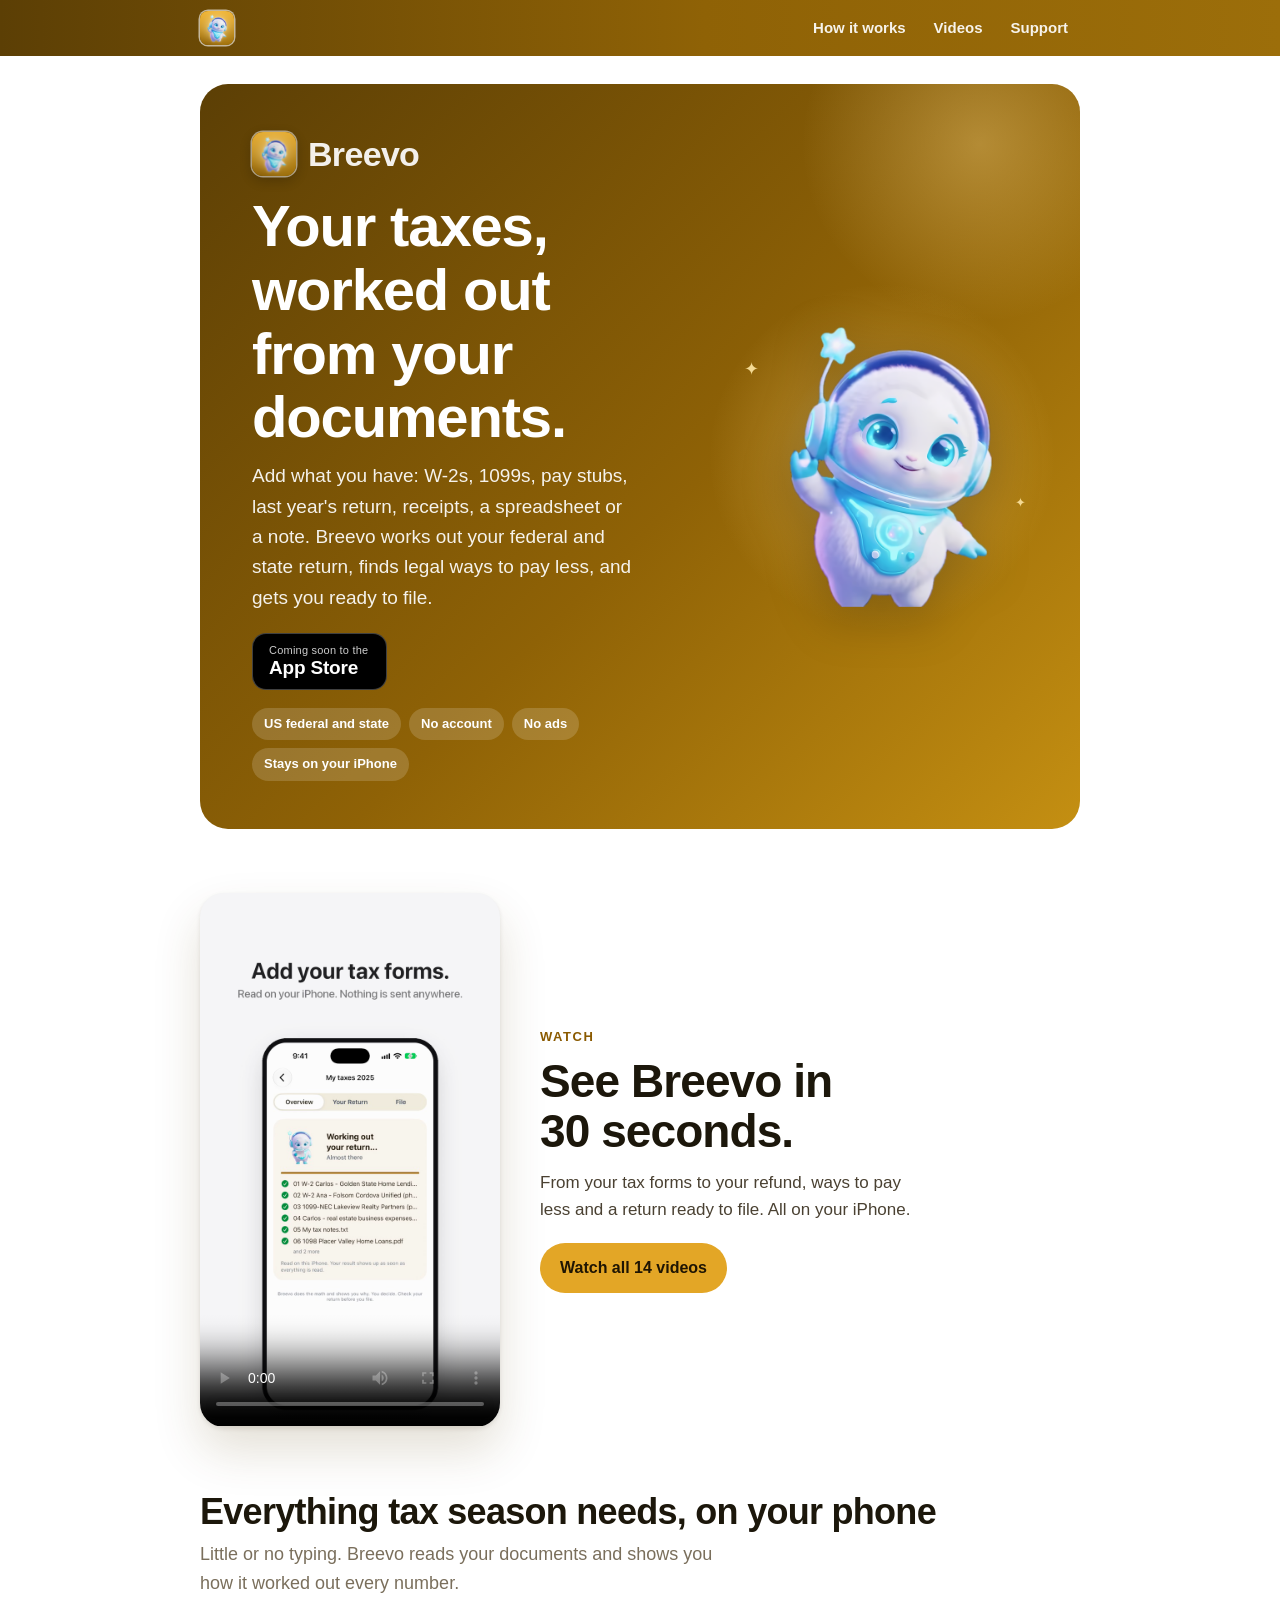
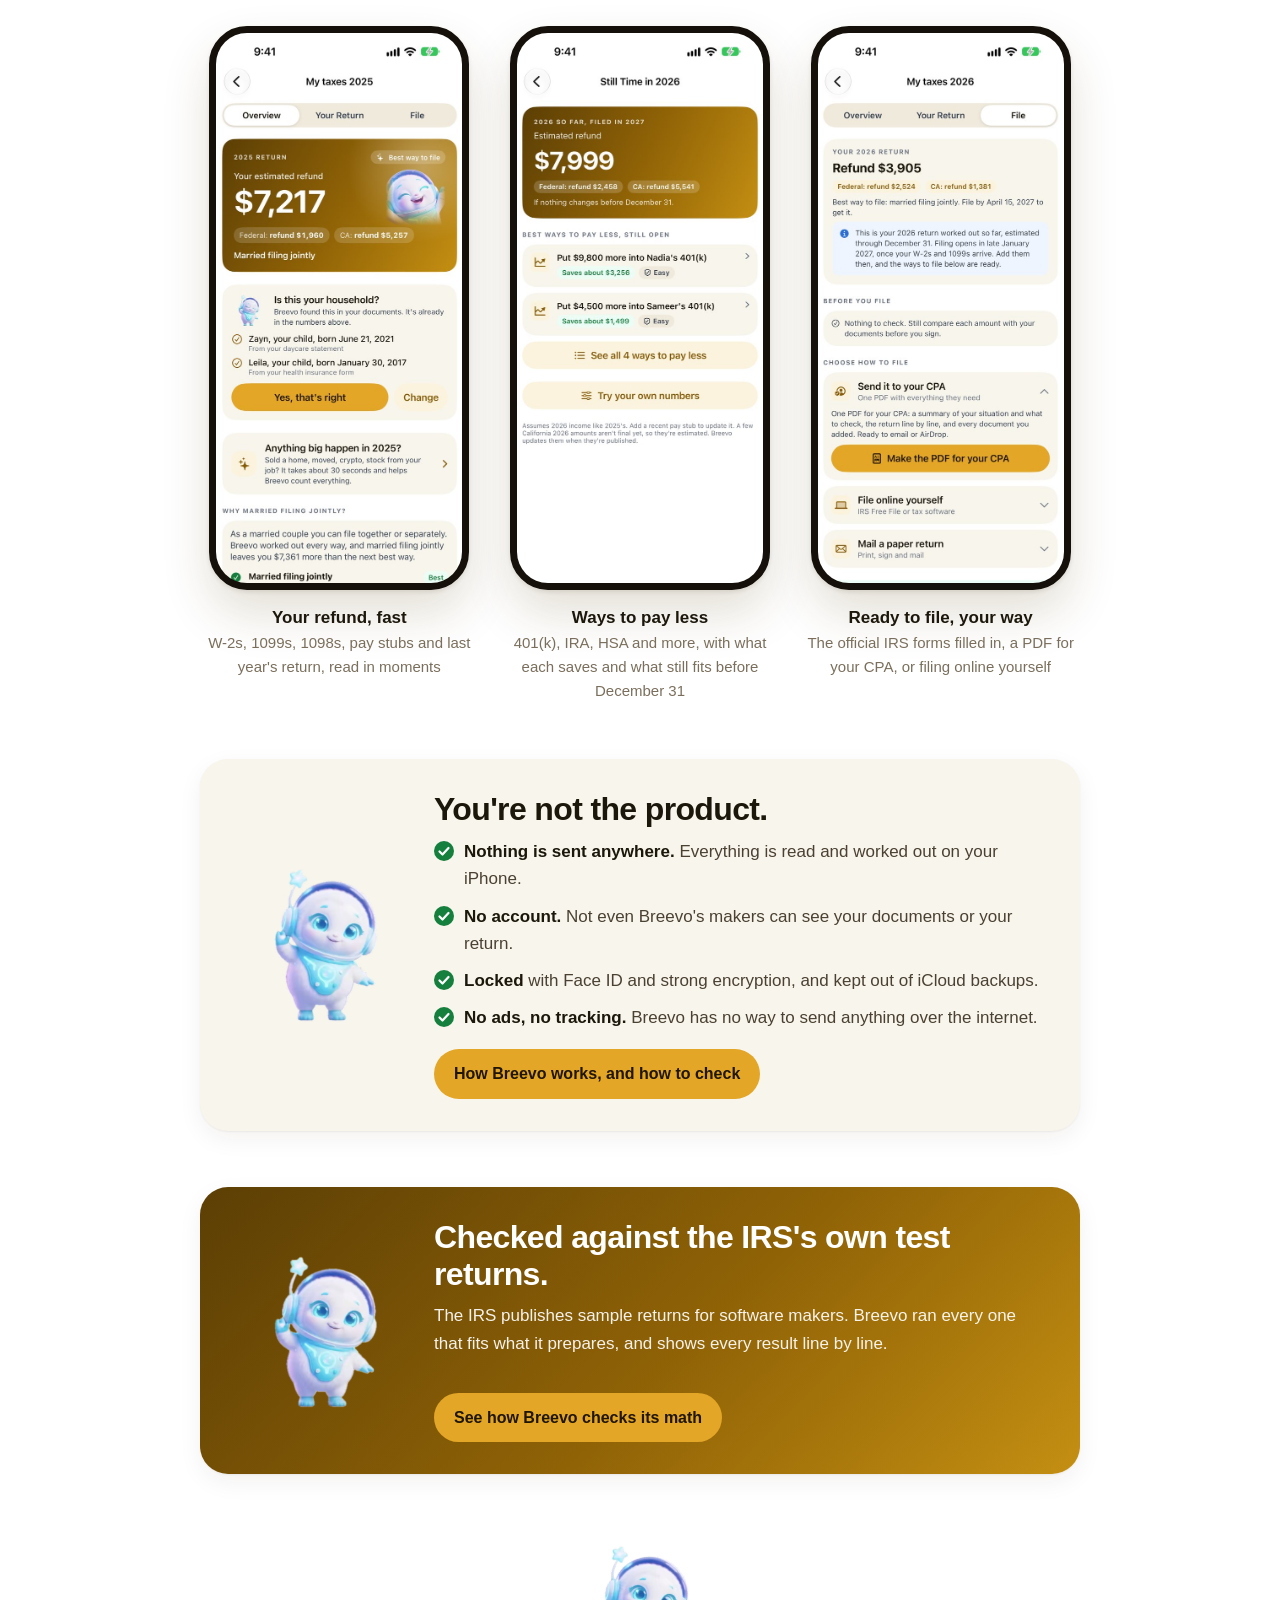
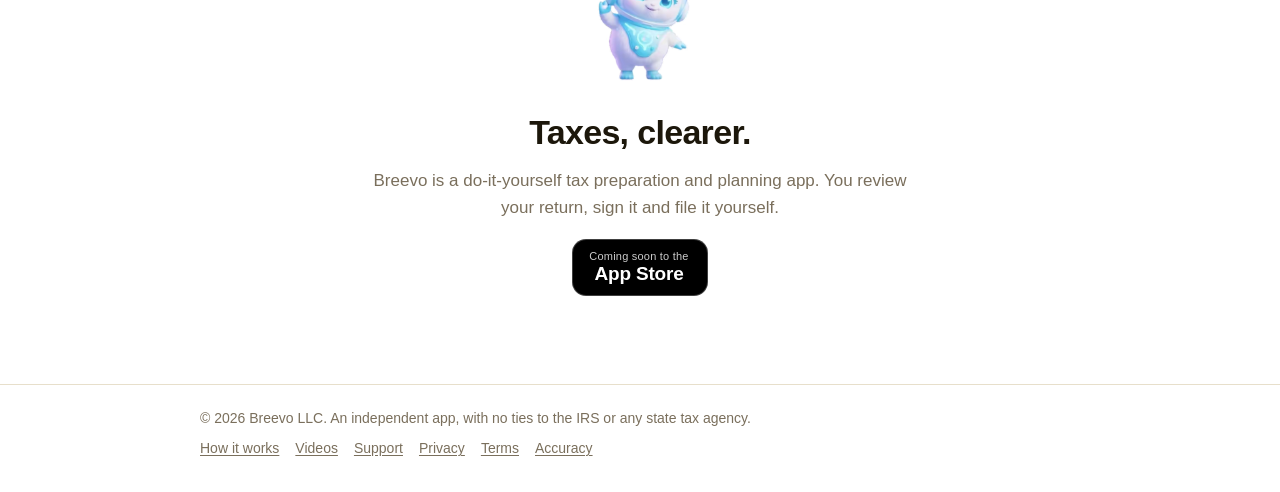
==== commit ce958f65: "Versioned style and script links" ====
--- a/index.html
+++ b/index.html
@@ -11,7 +11,7 @@
 <meta property="og:image" content="https://breevo.si/img/breevo-hello.png">
 <link rel="icon" href="img/icon.png">
 <link rel="apple-touch-icon" href="img/icon.png">
-<link rel="stylesheet" href="site.css">
+<link rel="stylesheet" href="site.css?v=d3fd640f">
 </head>
 <body>
 <header class="top"><div class="in">
@@ -93,6 +93,6 @@
   <span>© 2026 Breevo LLC. An independent app, with no ties to the IRS or any state tax agency.</span>
   <span class="links"><a href="how.html">How it works</a><a href="videos.html">Videos</a><a href="support.html">Support</a><a href="privacy.html">Privacy</a><a href="terms.html">Terms</a><a href="accuracy.html">Accuracy</a></span>
 </div></footer>
-<script src="videos.js"></script>
+<script src="videos.js?v=589e9f6a"></script>
 </body>
 </html>
--- a/site.css
+++ b/site.css
@@ -41,20 +41,19 @@
 /* Top bar */
 .top {
   position: sticky; top: 0; z-index: 10;
-  background: color-mix(in srgb, var(--page) 88%, transparent);
-  -webkit-backdrop-filter: saturate(180%) blur(16px); backdrop-filter: saturate(180%) blur(16px);
-  border-bottom: 1px solid var(--line);
+  /* The hero card's mustard gradient, dark to light, stopping where white text still reads clearly (4.5:1). */
+  background: linear-gradient(90deg, var(--hero-1) 0%, var(--hero-2) 55%, #9C6E0A 100%); color: var(--on-hero);
 }
 .top .in {
   max-width: 920px; margin: 0 auto; display: flex; align-items: center; justify-content: space-between; gap: 16px;
   padding: 10px max(20px, env(safe-area-inset-right)) 10px max(20px, env(safe-area-inset-left));
 }
-.brand { display: flex; align-items: center; gap: 10px; color: var(--ink); text-decoration: none; font-weight: 700; font-size: 19px; letter-spacing: -.01em; }
-.brand img { width: 34px; height: 34px; border-radius: 8px; }
+.brand { display: flex; align-items: center; gap: 10px; color: var(--on-hero); text-decoration: none; font-weight: 700; font-size: 19px; letter-spacing: -.01em; }
+.brand img { width: 34px; height: 34px; border-radius: 8px; box-shadow: 0 0 0 1.5px rgba(255,255,255,.6); }
 nav { display: flex; gap: 4px; flex-wrap: wrap; }
-nav a { color: var(--ink-2); text-decoration: none; font-size: 15px; font-weight: 600; padding: 6px 12px; border-radius: 999px; }
-nav a:hover { background: var(--card); }
-nav a[aria-current="page"] { background: var(--tint); color: var(--accent); }
+nav a { color: rgba(255,255,255,.92); text-decoration: none; font-size: 15px; font-weight: 600; padding: 6px 12px; border-radius: 999px; }
+nav a:hover { background: rgba(255,255,255,.14); }
+nav a[aria-current="page"] { background: rgba(255,255,255,.22); color: #fff; }
 
 main { max-width: 920px; margin: 0 auto; padding: 28px max(20px, env(safe-area-inset-right)) 56px max(20px, env(safe-area-inset-left)); }
 
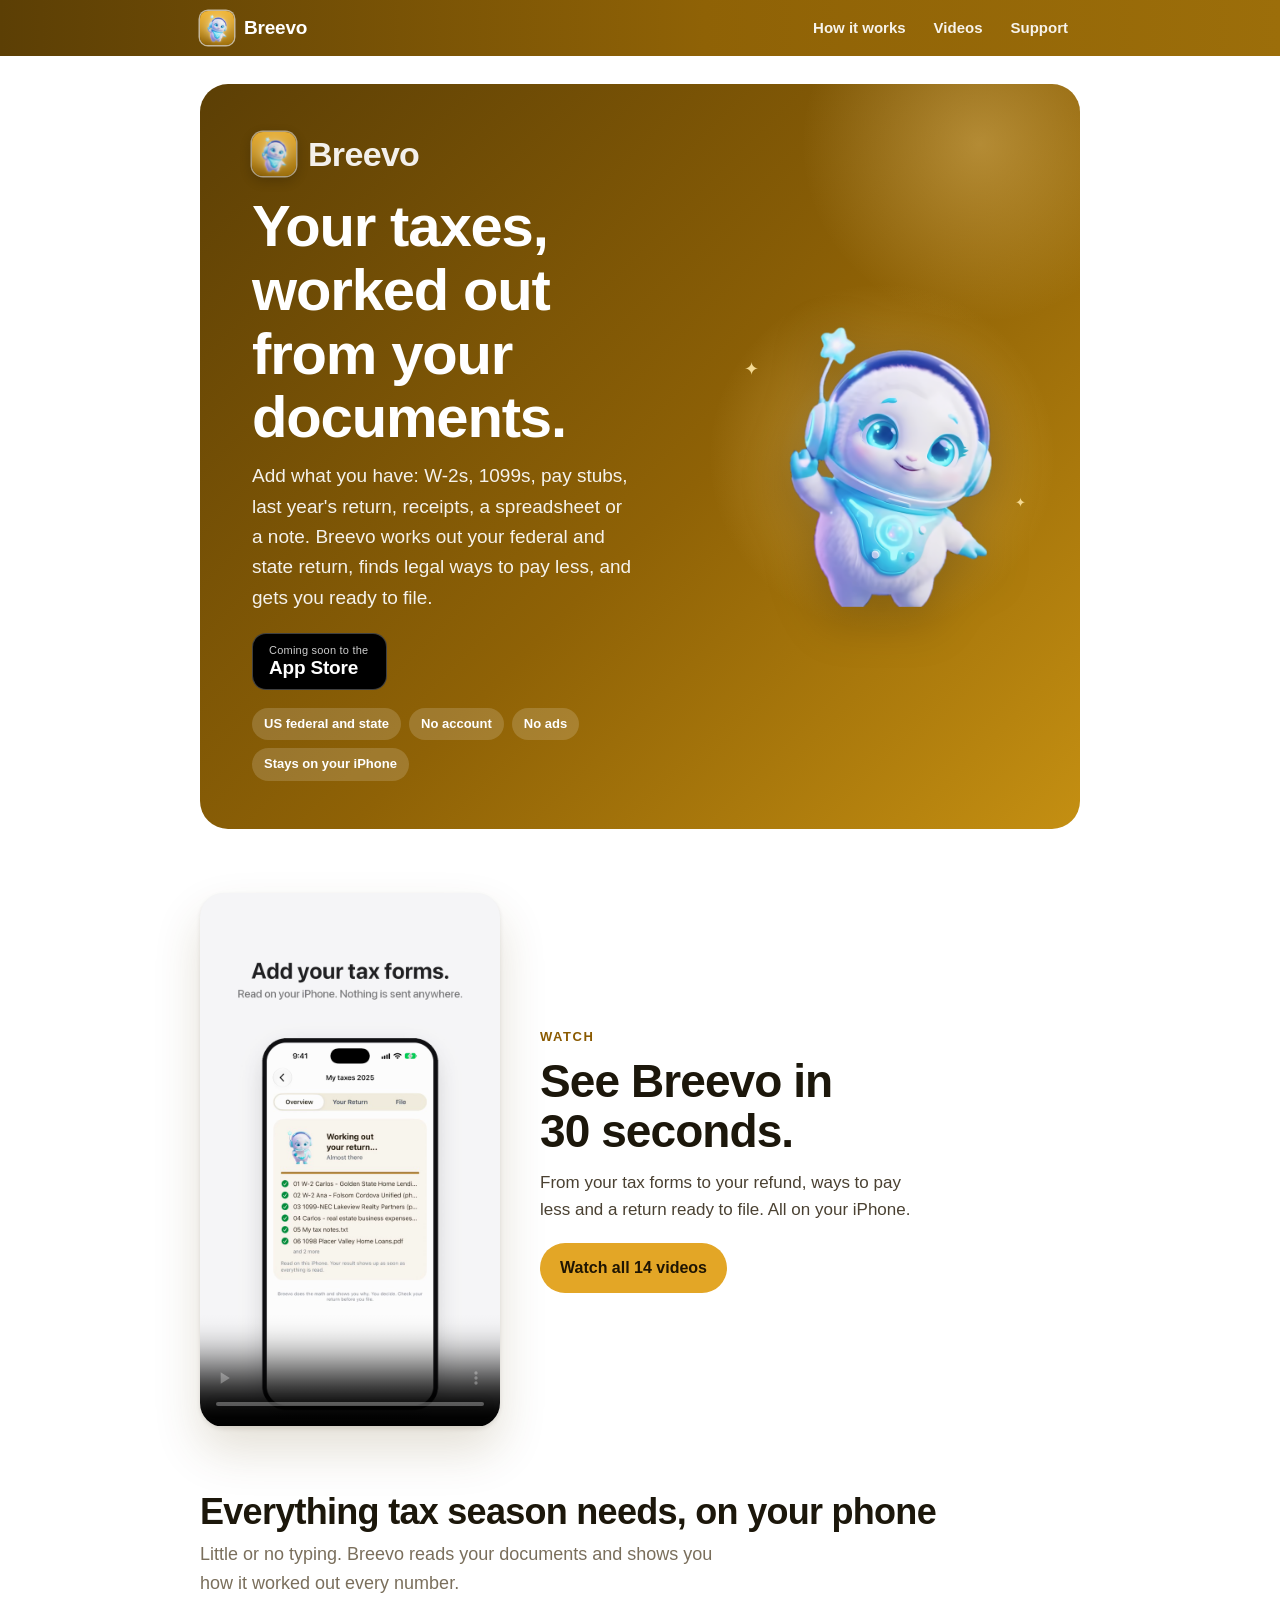
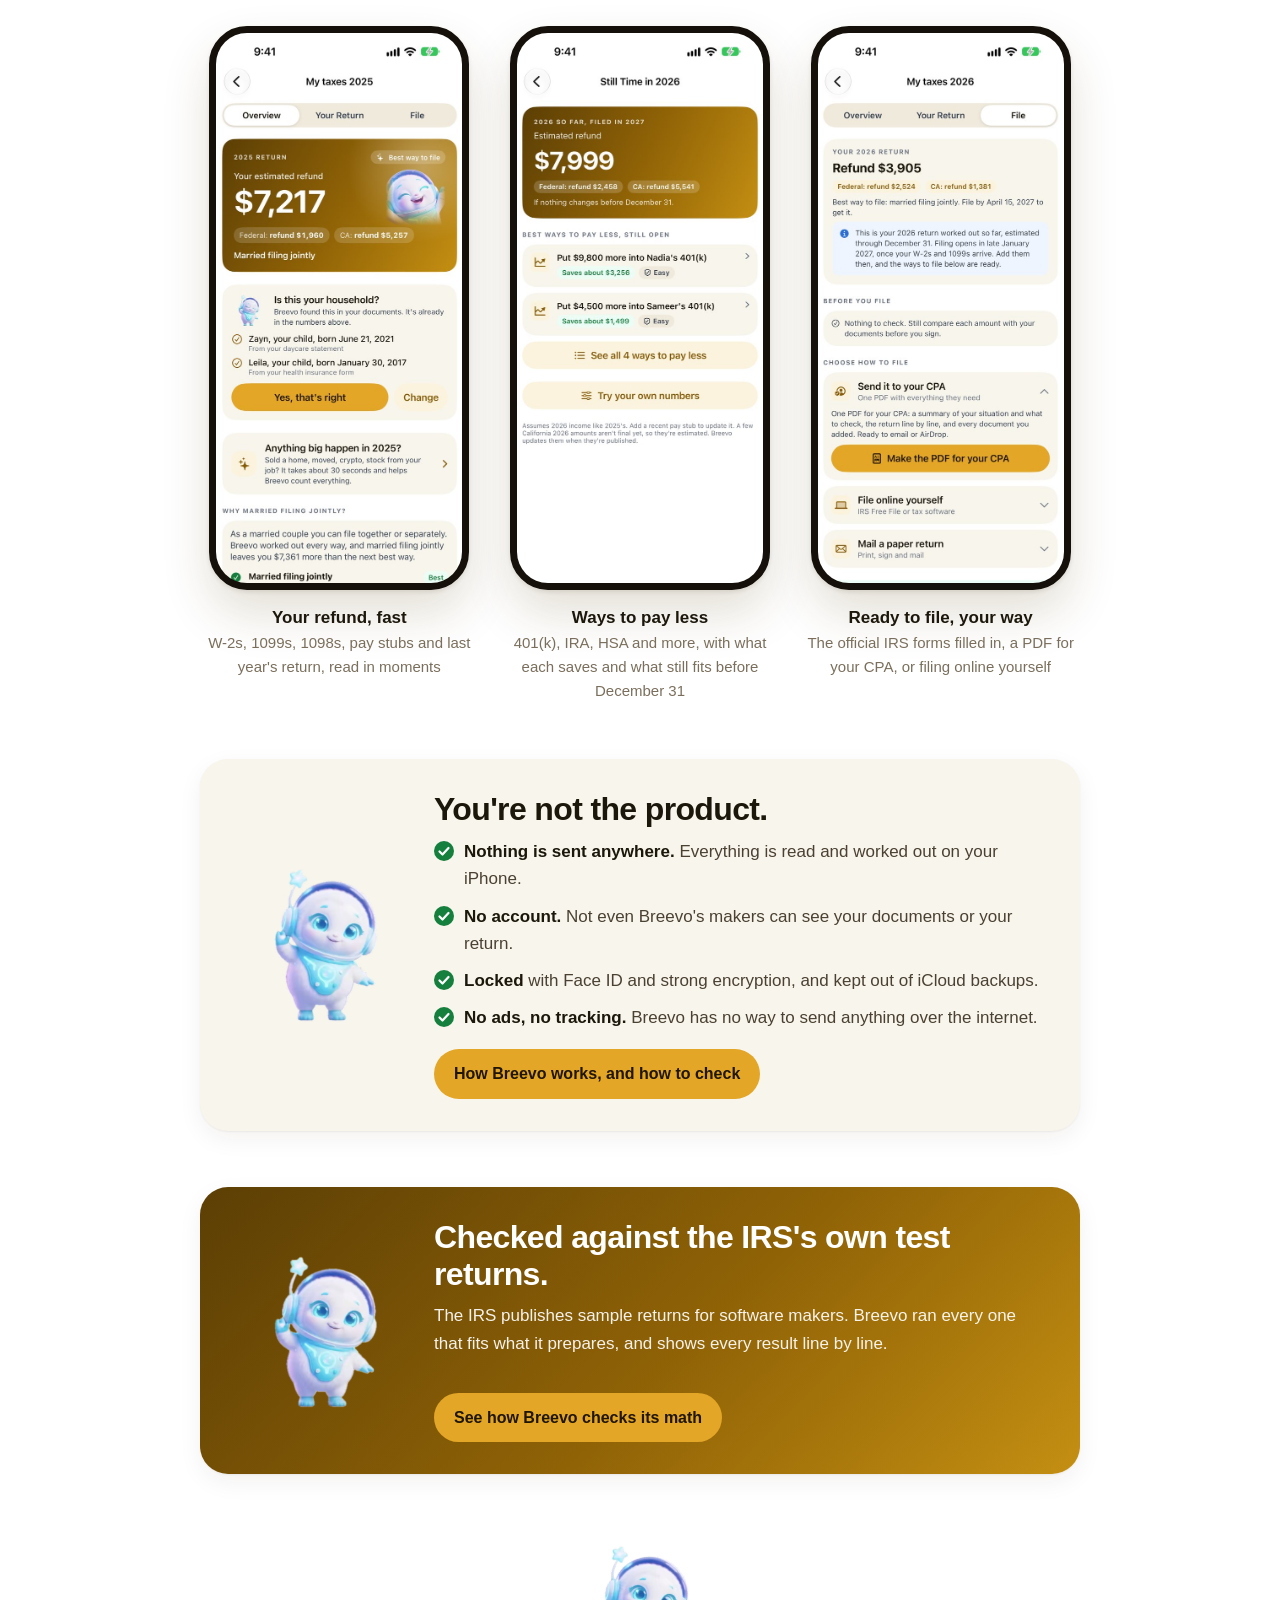
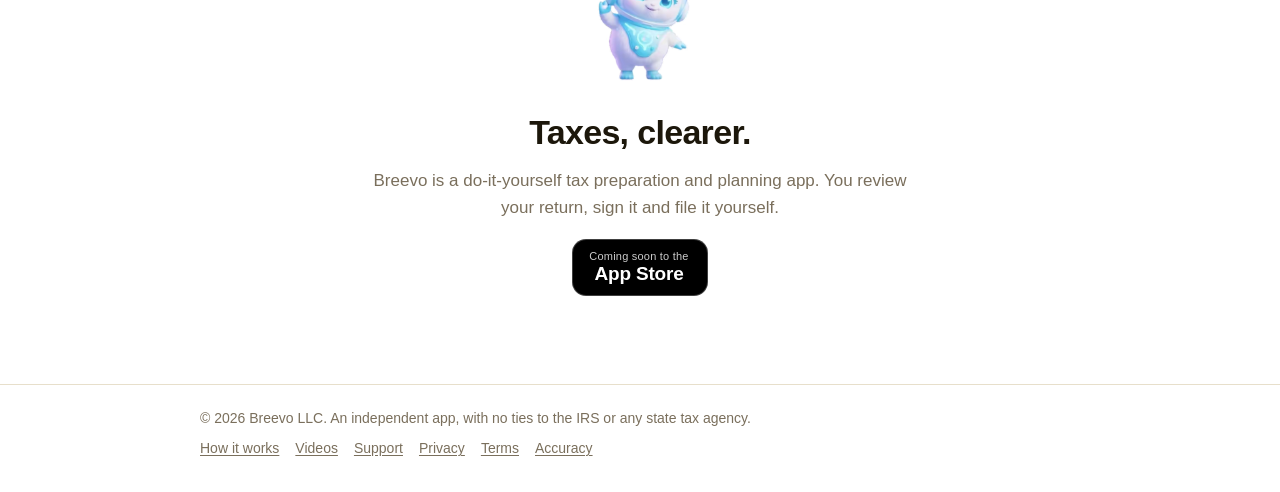
==== commit 807dcda3: "Home page: Breevo next to the icon in the header" ====
--- a/index.html
+++ b/index.html
@@ -15,7 +15,7 @@
 </head>
 <body>
 <header class="top"><div class="in">
-  <a class="brand" href="./" aria-label="Breevo home"><img src="img/icon.png" alt=""></a>
+  <a class="brand" href="./"><img src="img/icon.png" alt="">Breevo</a>
   <nav><a href="how.html">How it works</a><a href="videos.html">Videos</a><a href="support.html">Support</a></nav>
 </div></header>
 
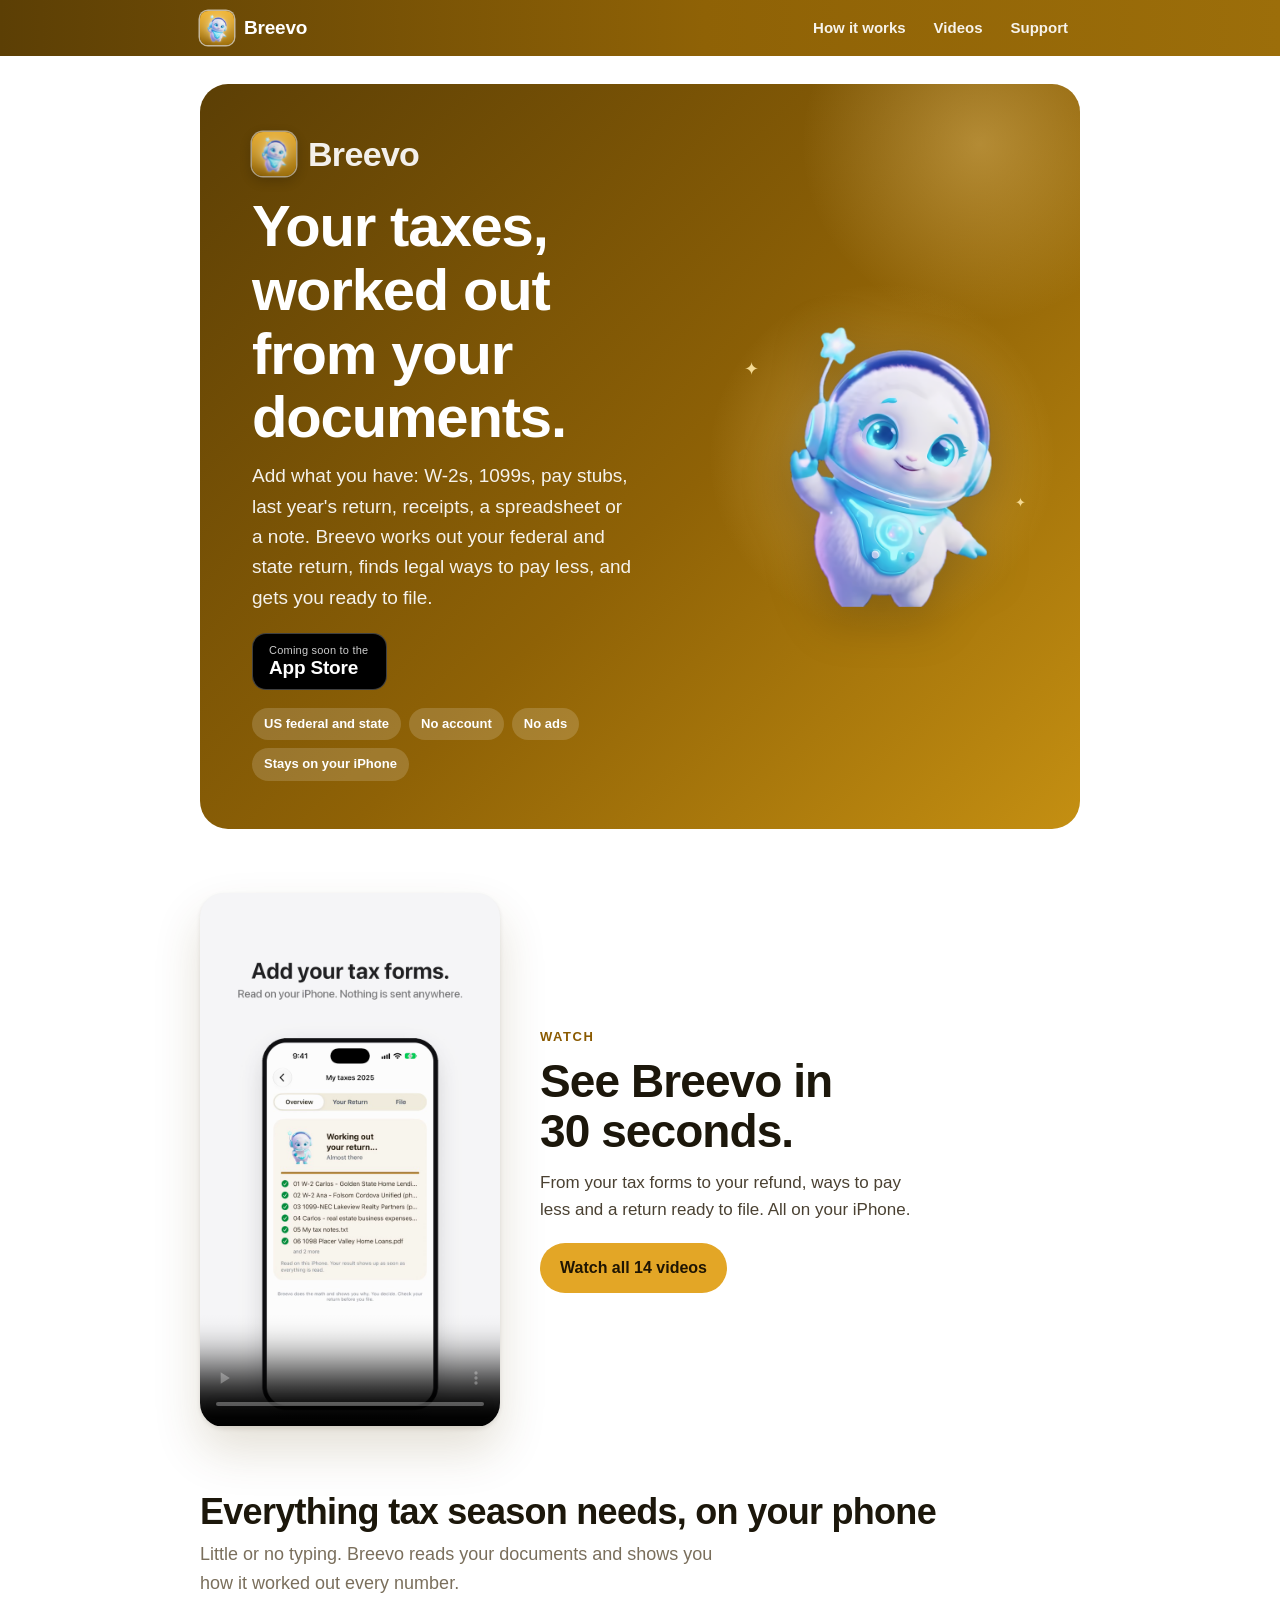
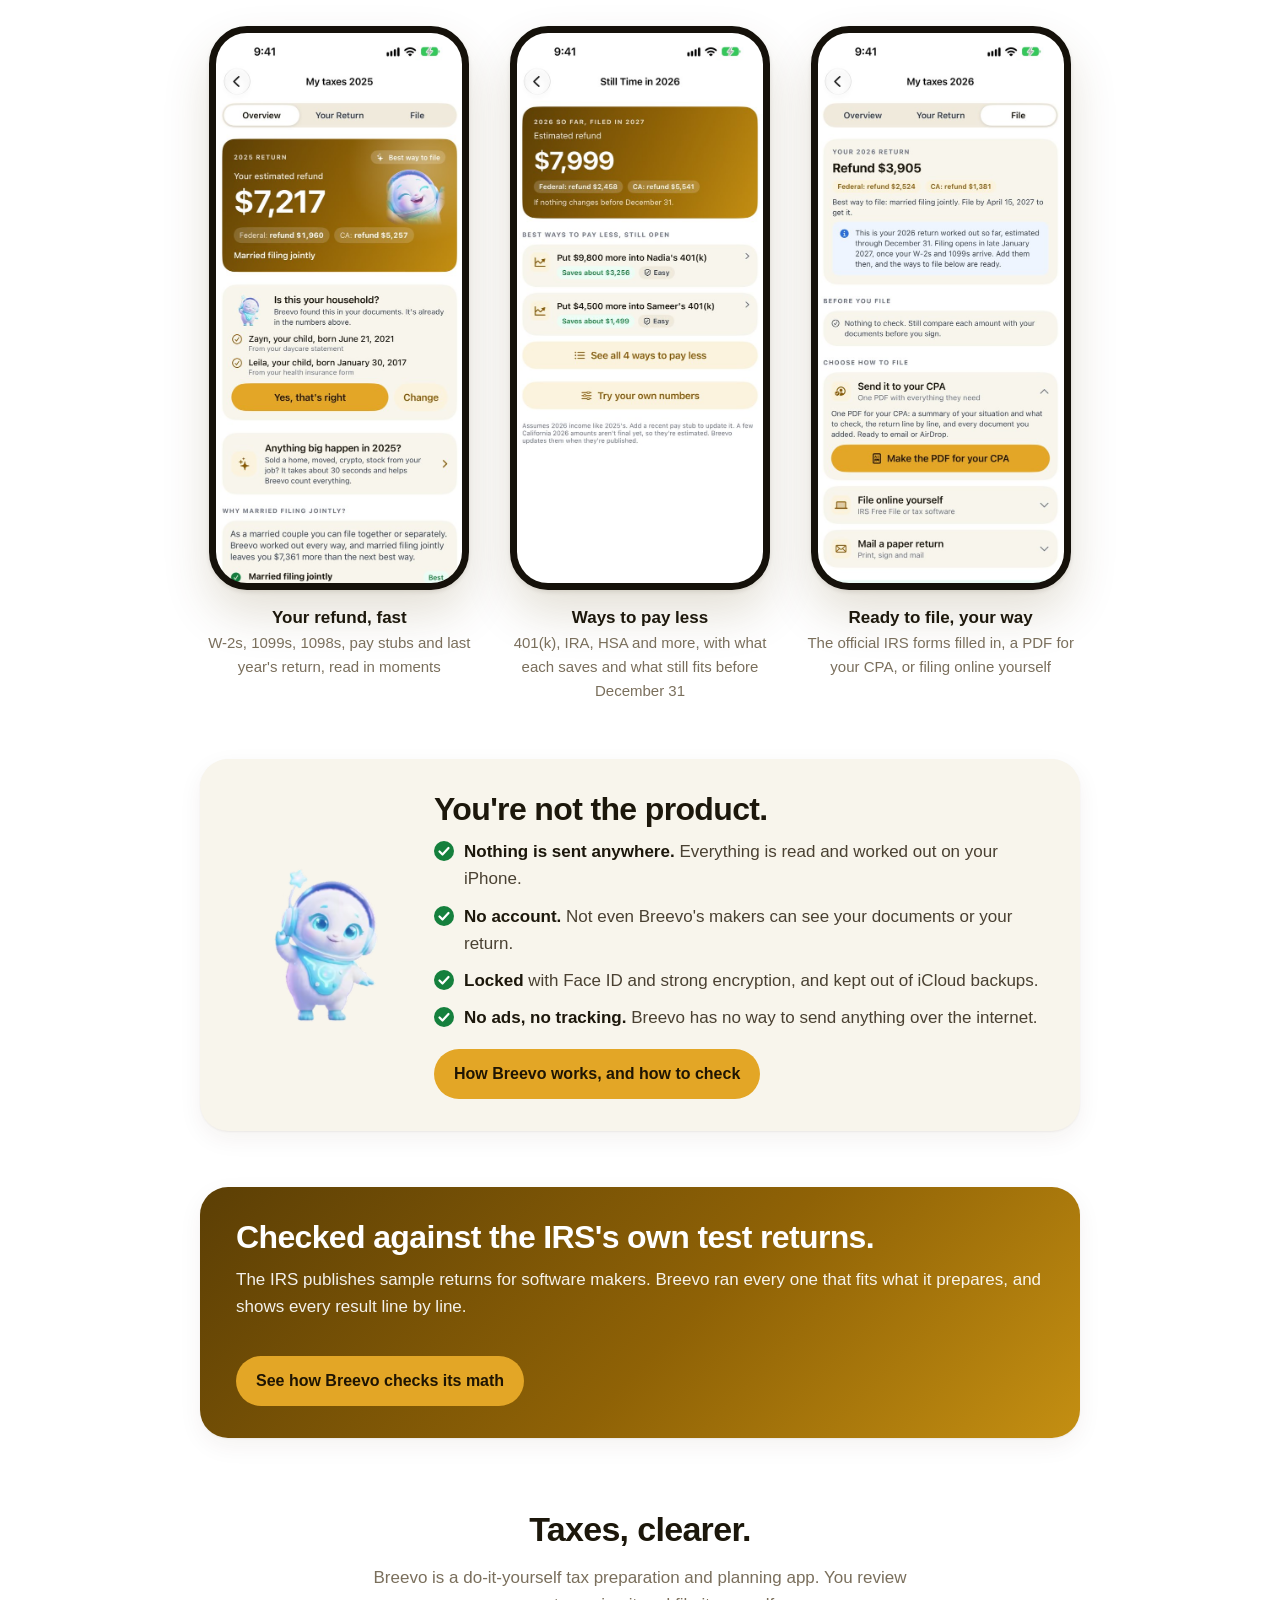
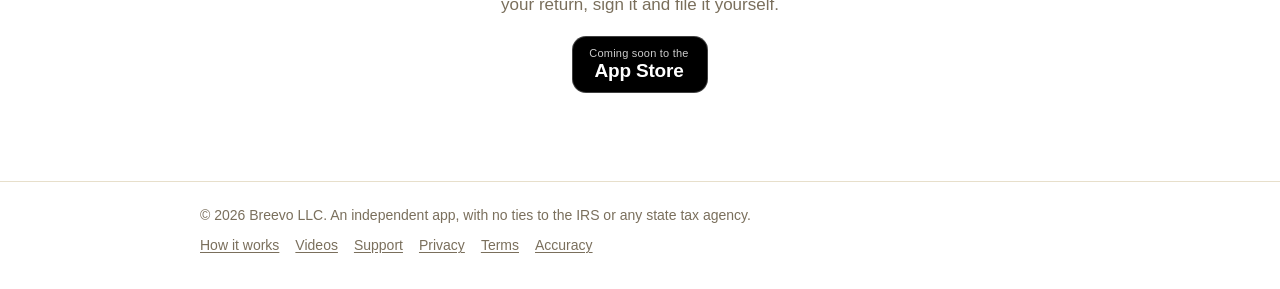
==== commit d156e9c5: "Home page: Breevo full body twice, not four times" ====
--- a/index.html
+++ b/index.html
@@ -11,7 +11,7 @@
 <meta property="og:image" content="https://breevo.si/img/breevo-hello.png">
 <link rel="icon" href="img/icon.png">
 <link rel="apple-touch-icon" href="img/icon.png">
-<link rel="stylesheet" href="site.css?v=d3fd640f">
+<link rel="stylesheet" href="site.css?v=53f3ff9e">
 </head>
 <body>
 <header class="top"><div class="in">
@@ -72,8 +72,7 @@
     </div>
   </section>
 
-  <section class="band gold">
-    <img src="img/breevo-thumbsup.png" alt="Breevo giving a thumbs up">
+  <section class="band gold solo">
     <div>
       <h2>Checked against the IRS's own test returns.</h2>
       <p>The IRS publishes sample returns for software makers. Breevo ran every one that fits what it prepares, and shows every result line by line.</p>
@@ -82,7 +81,6 @@
   </section>
 
   <div class="ending">
-    <img src="img/breevo-helpful.png" alt="Breevo ready to help">
     <h2>Taxes, clearer.</h2>
     <p>Breevo is a do-it-yourself tax preparation and planning app. You review your return, sign it and file it yourself.</p>
     <span class="soon" role="img" aria-label="Coming soon to the App Store"><span><small>Coming soon to the</small><b>App Store</b></span></span>
--- a/site.css
+++ b/site.css
@@ -206,6 +206,7 @@
   background: var(--ok) url("data:image/svg+xml,%3Csvg xmlns='http://www.w3.org/2000/svg' viewBox='0 0 20 20'%3E%3Cpath d='M5.5 10.5l3 3 6-6.5' fill='none' stroke='white' stroke-width='2.2' stroke-linecap='round' stroke-linejoin='round'/%3E%3C/svg%3E") center/20px no-repeat; }
 .band li b { color: var(--ink); }
 .band.gold { background: linear-gradient(135deg, var(--hero-1), var(--hero-2) 55%, var(--hero-3)); color: var(--on-hero); }
+.band.solo { grid-template-columns: 1fr; }   /* a band with words only, no Breevo */
 .band.gold p { opacity: .92; margin: 0 0 18px; }
 .ending { text-align: center; margin: 64px auto 8px; max-width: 560px; }
 .ending img { width: 150px; }
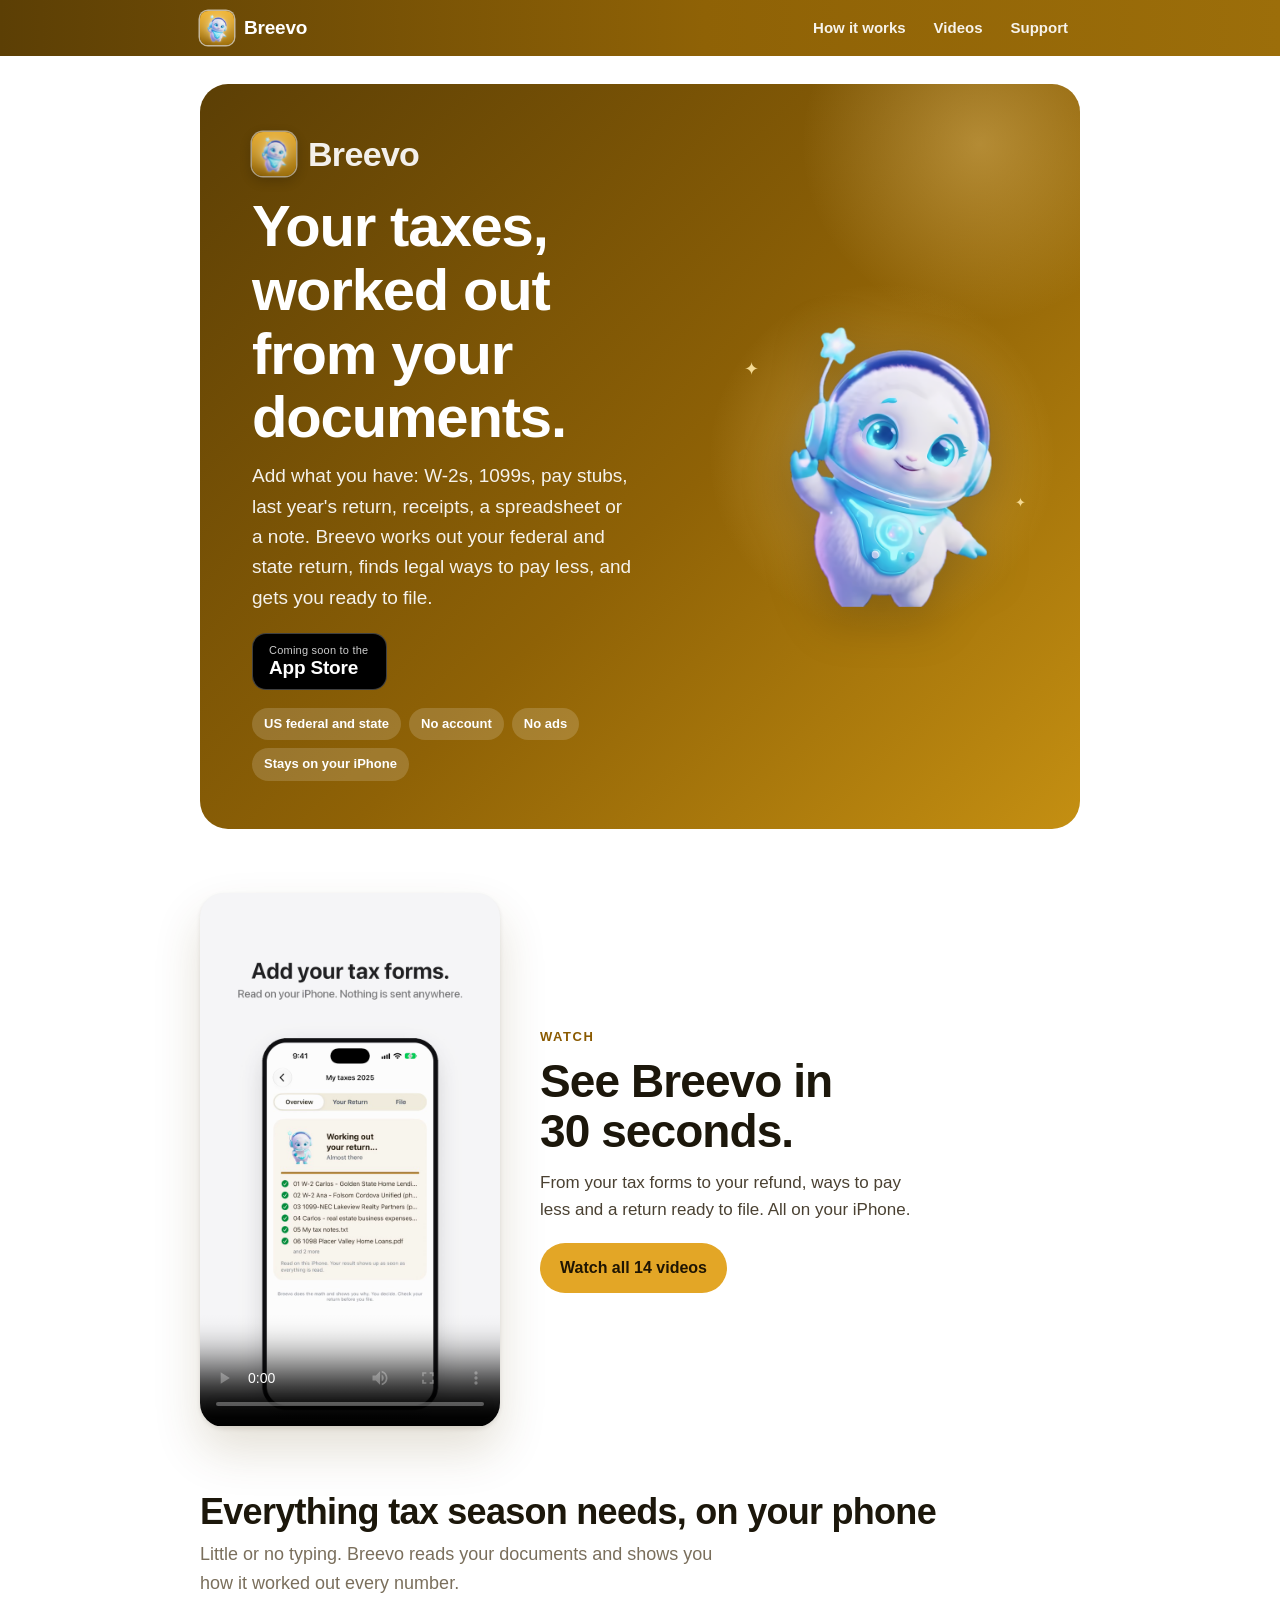
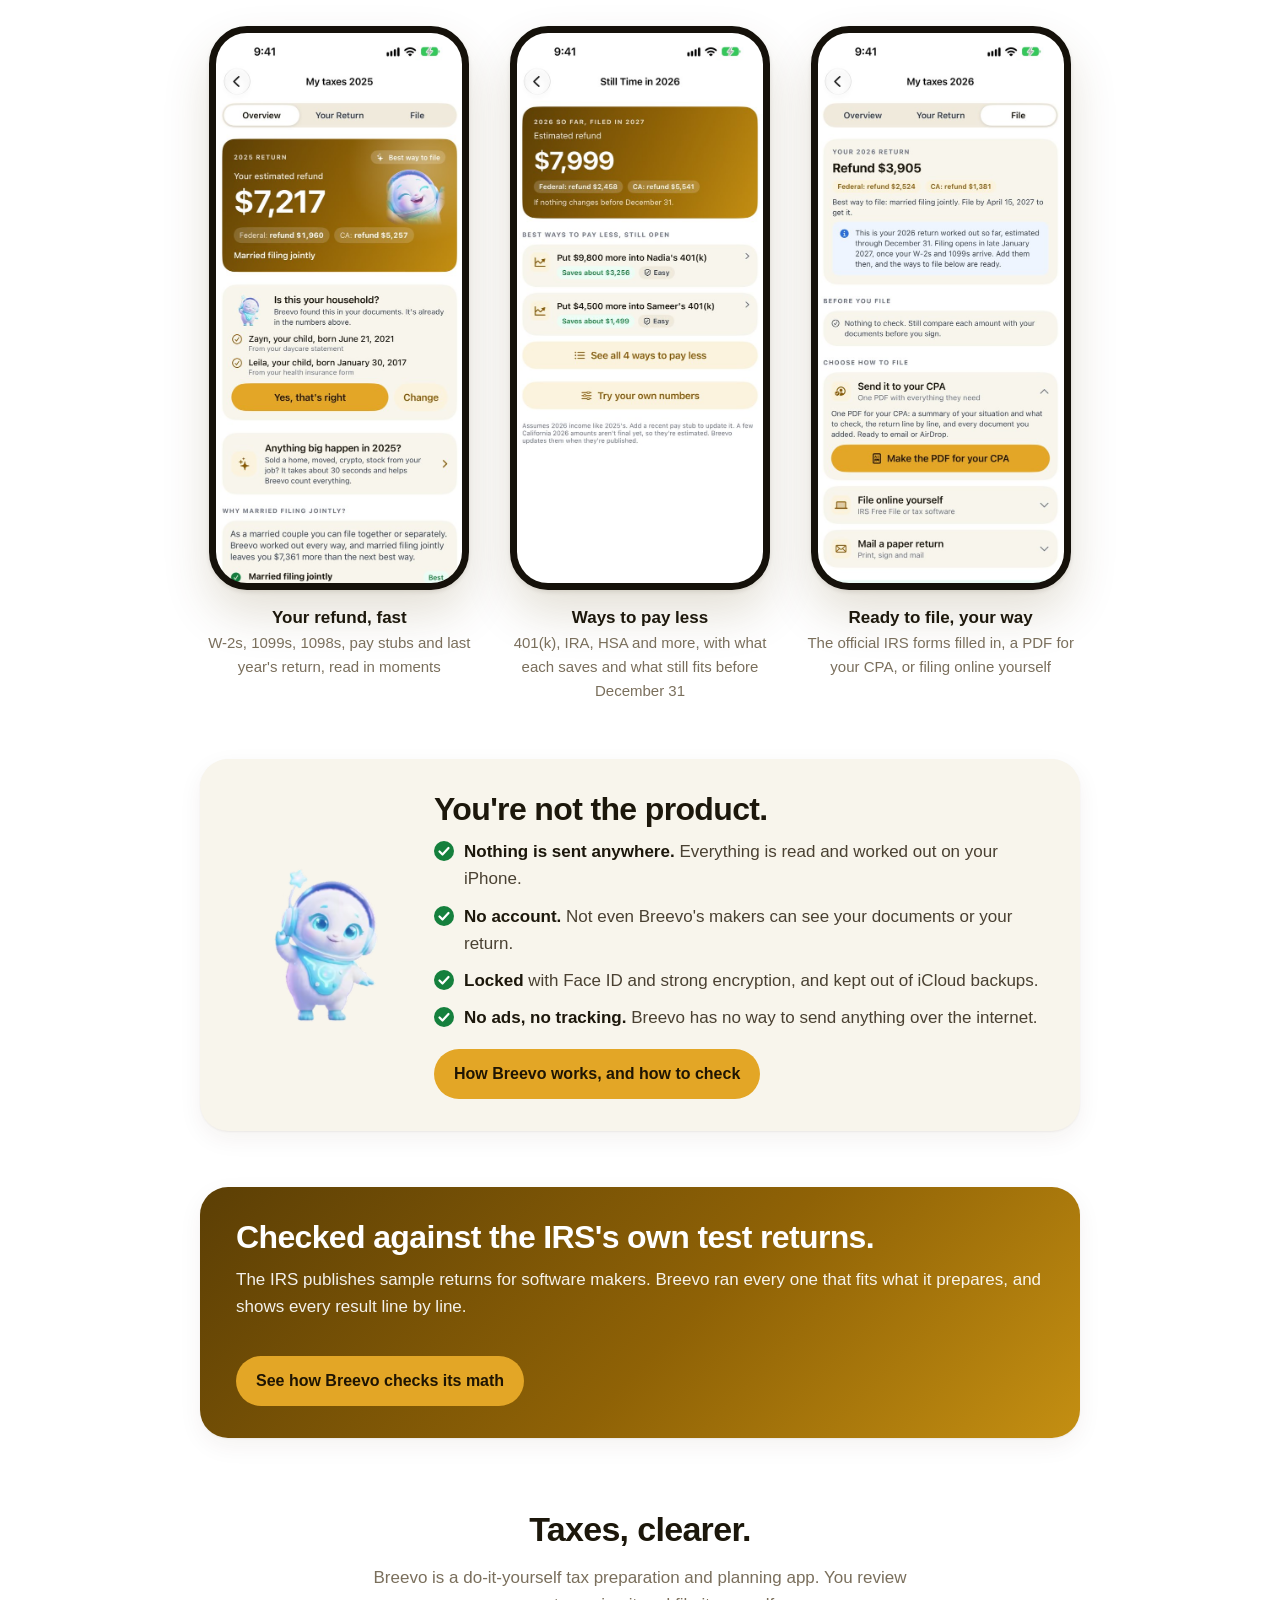
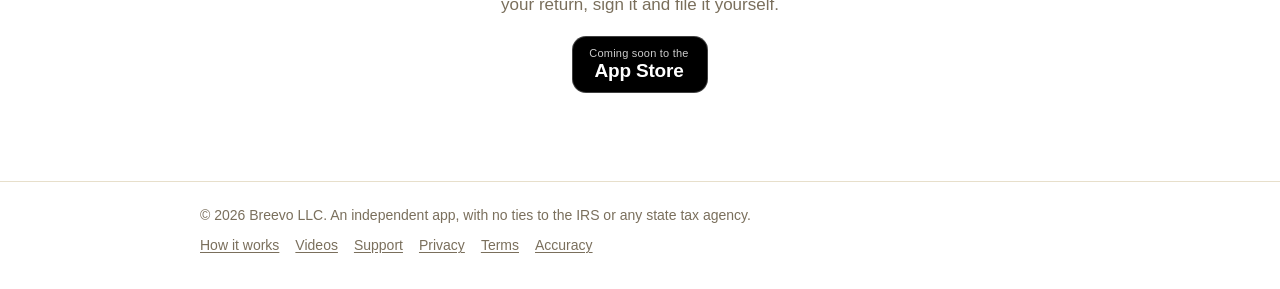
==== commit b303aac3: "Share cards for iMessage, WhatsApp and others" ====
--- a/index.html
+++ b/index.html
@@ -3,12 +3,19 @@
 <head>
 <meta charset="utf-8">
 <meta name="viewport" content="width=device-width, initial-scale=1, viewport-fit=cover">
-<title>Breevo: your taxes, worked out on your iPhone</title>
-<meta name="description" content="Add what you have: W-2s, 1099s, pay stubs, last year's return, receipts, a spreadsheet or a note. Breevo works out your federal and state return, finds legal ways to pay less, and gets you ready to file. Free for iPhone. Everything stays on your iPhone.">
+<title>Breevo: Your taxes, worked out from your documents</title>
+<meta name="description" content="Add what you have: W-2s, 1099s, pay stubs, last year's return, receipts, a spreadsheet or a note. Breevo works out your federal and state return, finds legal ways to pay less, and gets you ready to file. Everything stays on your iPhone.">
 <meta name="theme-color" content="#8F6206">
-<meta property="og:title" content="Breevo: your taxes, worked out on your iPhone">
-<meta property="og:description" content="Your refund, ways to pay less and your return, from your documents. Everything stays on your iPhone.">
-<meta property="og:image" content="https://breevo.si/img/breevo-hello.png">
+<meta property="og:site_name" content="Breevo">
+<meta property="og:type" content="website">
+<meta property="og:url" content="https://breevo.si/">
+<meta property="og:title" content="Your taxes, worked out from your documents.">
+<meta property="og:description" content="Breevo works out your federal and state return from your documents, finds legal ways to pay less, and gets you ready to file. Everything stays on your iPhone.">
+<meta property="og:image" content="https://breevo.si/img/share-home.jpg">
+<meta property="og:image:width" content="1200">
+<meta property="og:image:height" content="630">
+<meta property="og:image:alt" content="Breevo next to the words: Your taxes, worked out from your documents.">
+<meta name="twitter:card" content="summary_large_image">
 <link rel="icon" href="img/icon.png">
 <link rel="apple-touch-icon" href="img/icon.png">
 <link rel="stylesheet" href="site.css?v=53f3ff9e">
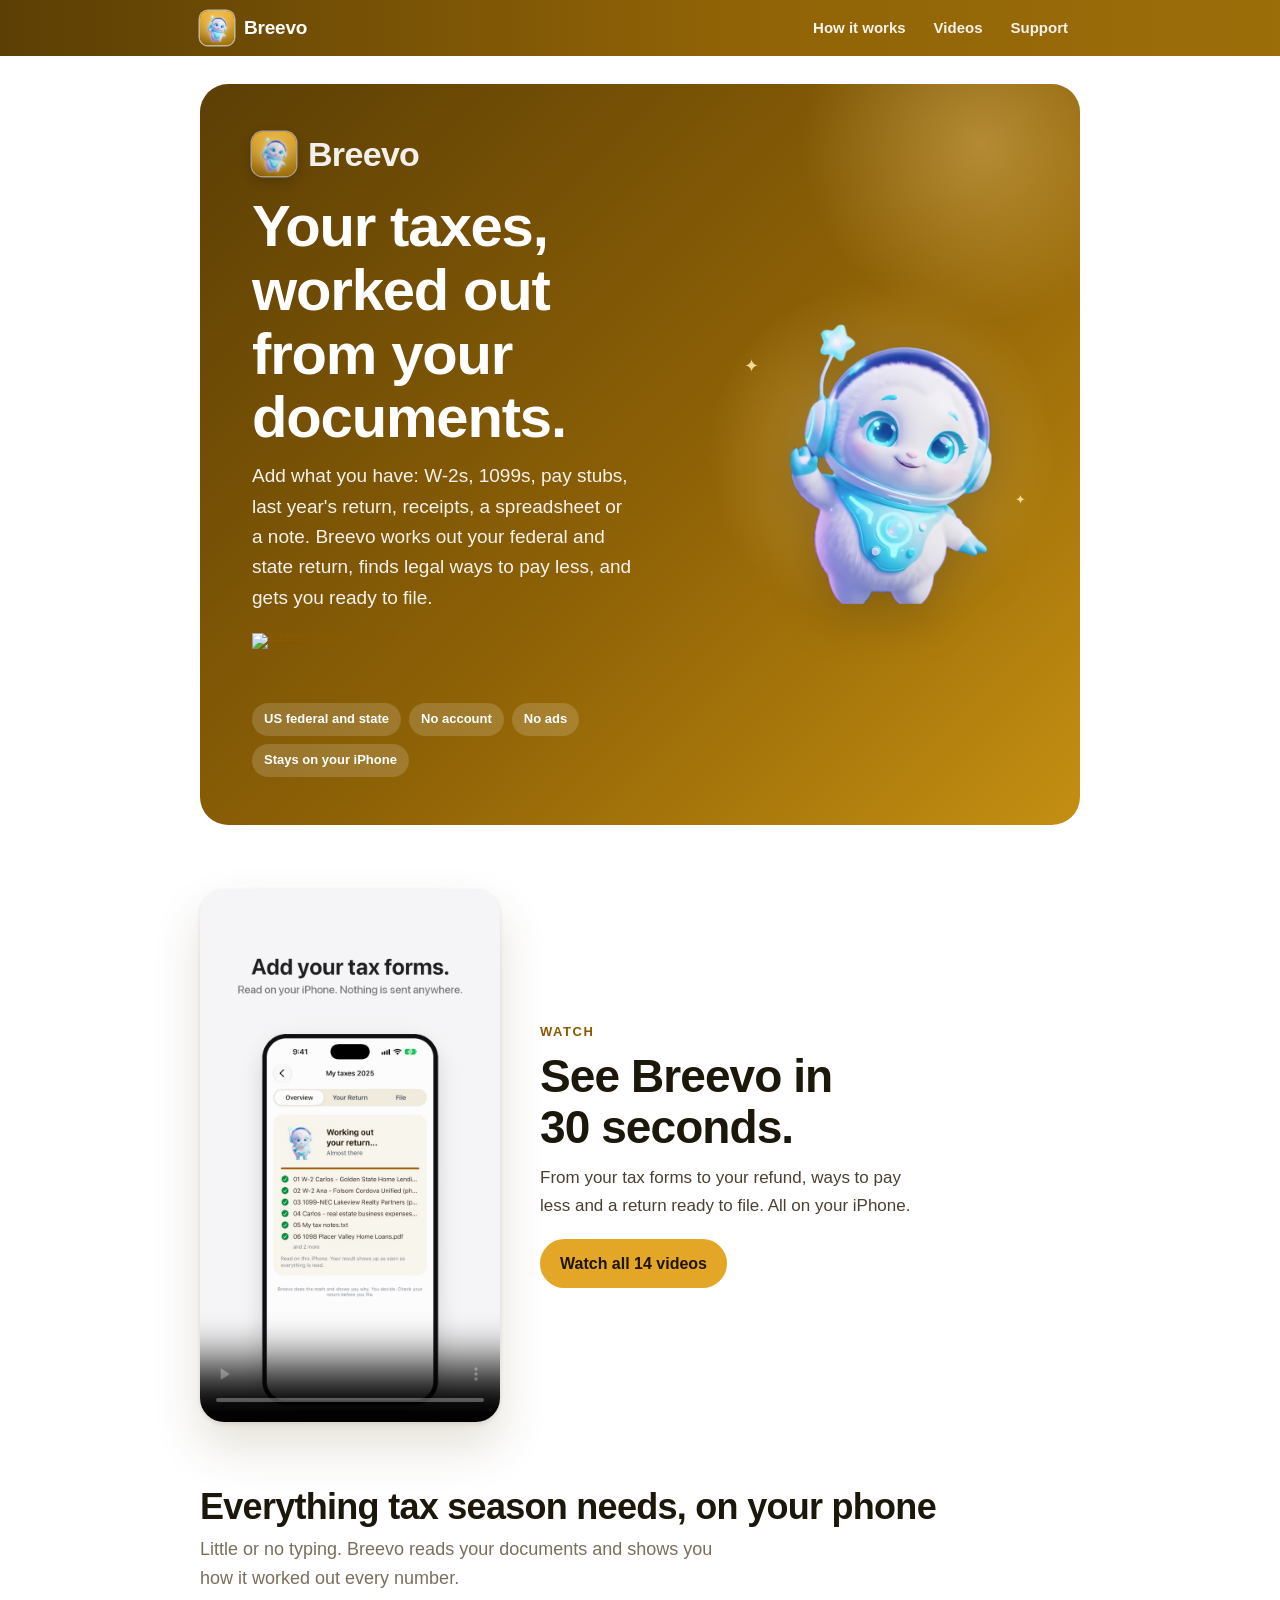
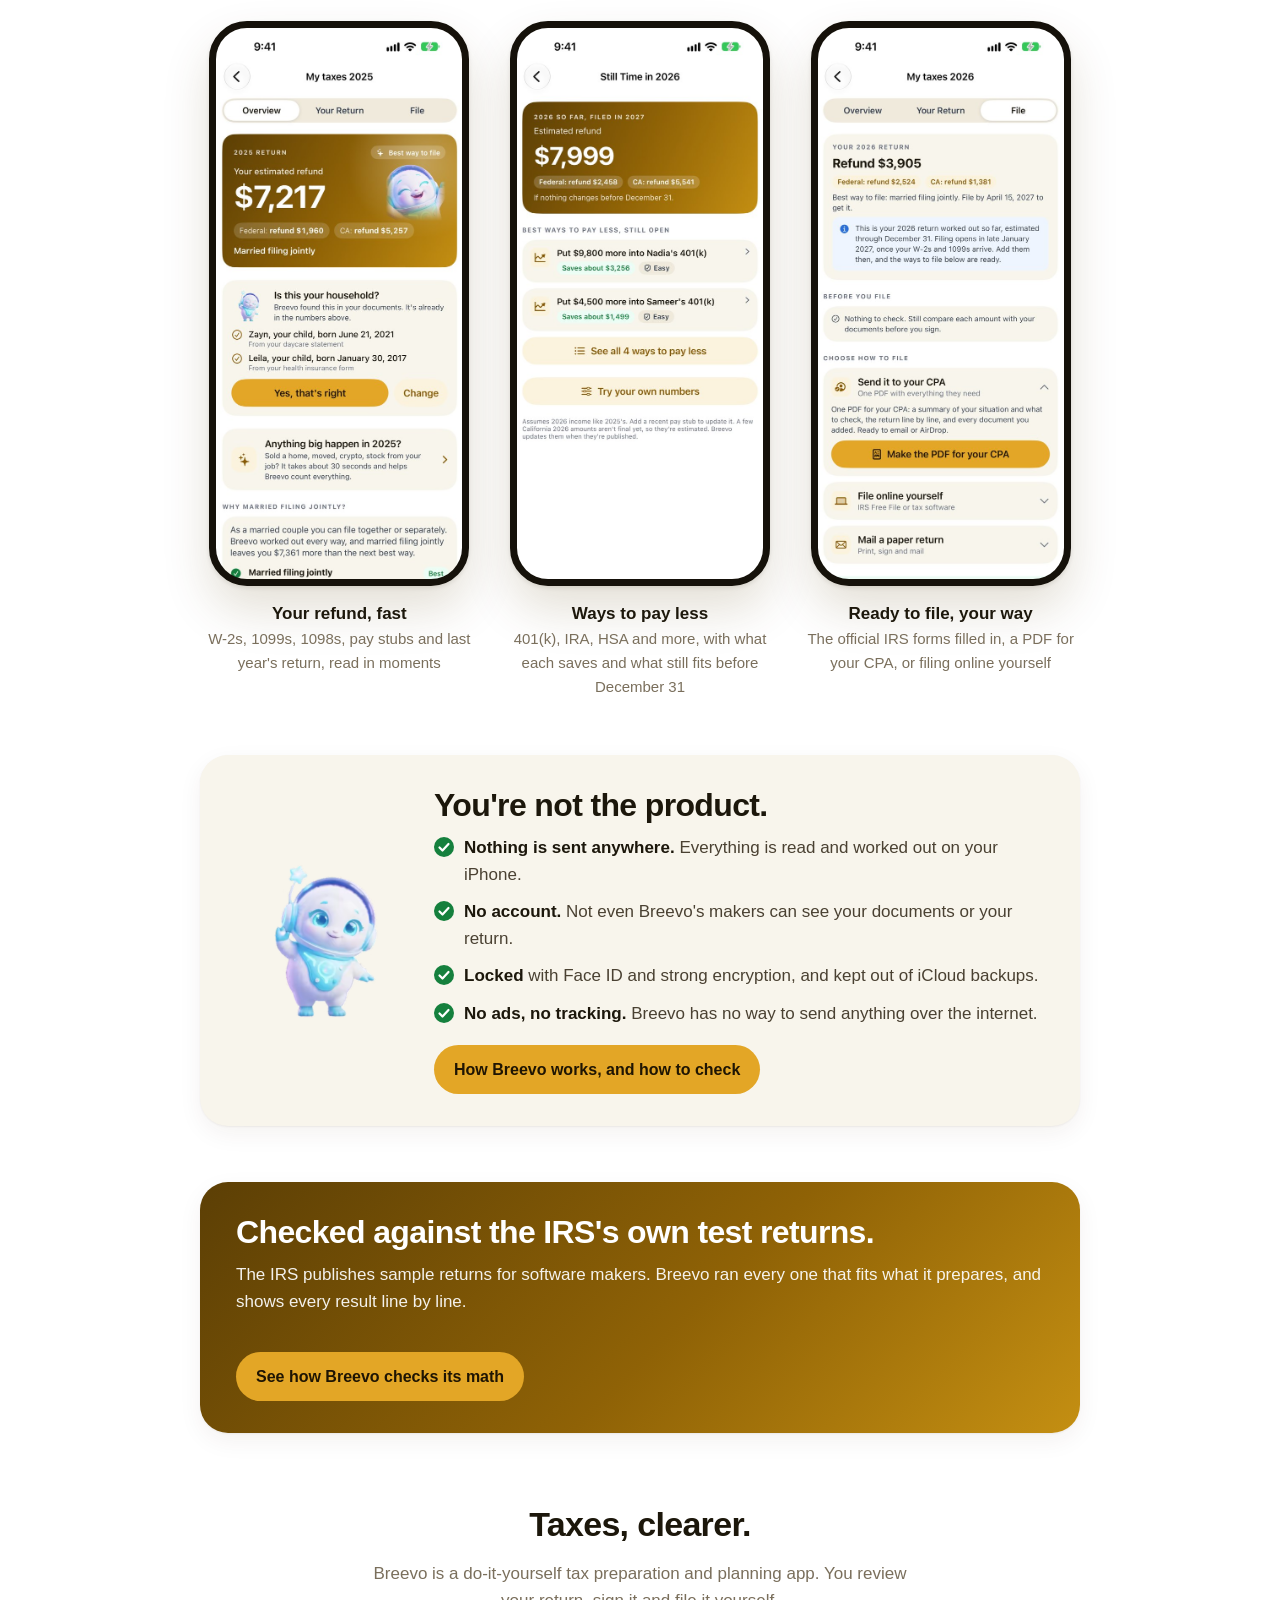
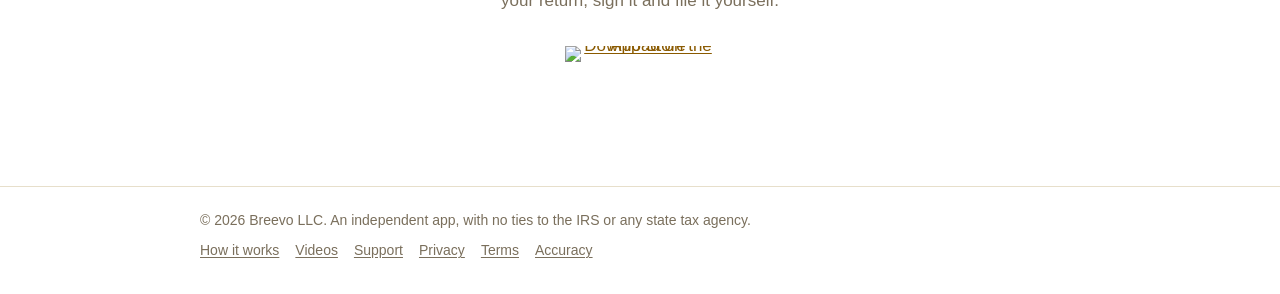
==== commit 636b095c: "Breevo is on the App Store: download badges and Smart App Banner" ====
--- a/index.html
+++ b/index.html
@@ -6,6 +6,7 @@
 <title>Breevo: Your taxes, worked out from your documents</title>
 <meta name="description" content="Add what you have: W-2s, 1099s, pay stubs, last year's return, receipts, a spreadsheet or a note. Breevo works out your federal and state return, finds legal ways to pay less, and gets you ready to file. Everything stays on your iPhone.">
 <meta name="theme-color" content="#8F6206">
+<meta name="apple-itunes-app" content="app-id=6831780095">
 <meta property="og:site_name" content="Breevo">
 <meta property="og:type" content="website">
 <meta property="og:url" content="https://breevo.si/">
@@ -18,7 +19,7 @@
 <meta name="twitter:card" content="summary_large_image">
 <link rel="icon" href="img/icon.png">
 <link rel="apple-touch-icon" href="img/icon.png">
-<link rel="stylesheet" href="site.css?v=53f3ff9e">
+<link rel="stylesheet" href="site.css?v=5ab9df25">
 </head>
 <body>
 <header class="top"><div class="in">
@@ -33,7 +34,7 @@
       <h1>Your taxes, worked out from your documents.</h1>
       <p>Add what you have: W-2s, 1099s, pay stubs, last year's return, receipts, a spreadsheet or a note. Breevo works out your federal and state return, finds legal ways to pay less, and gets you ready to file.</p>
       <div class="actions">
-        <span class="soon" role="img" aria-label="Coming soon to the App Store"><span><small>Coming soon to the</small><b>App Store</b></span></span>
+        <a class="store" href="https://apps.apple.com/app/id6831780095"><img src="https://toolbox.marketingtools.apple.com/api/v2/badges/download-on-the-app-store/black/en-us?size=250x83" alt="Download on the App Store" width="156" height="52"></a>
       </div>
       <div class="pills"><span>US federal and state</span><span>No account</span><span>No ads</span><span>Stays on your iPhone</span></div>
     </div>
@@ -90,7 +91,7 @@
   <div class="ending">
     <h2>Taxes, clearer.</h2>
     <p>Breevo is a do-it-yourself tax preparation and planning app. You review your return, sign it and file it yourself.</p>
-    <span class="soon" role="img" aria-label="Coming soon to the App Store"><span><small>Coming soon to the</small><b>App Store</b></span></span>
+    <a class="store" href="https://apps.apple.com/app/id6831780095"><img src="https://toolbox.marketingtools.apple.com/api/v2/badges/download-on-the-app-store/black/en-us?size=250x83" alt="Download on the App Store" width="156" height="52"></a>
   </div>
 </main>
 
--- a/site.css
+++ b/site.css
@@ -185,6 +185,9 @@
 .hero.big .mascot { width: clamp(180px, 30vw, 300px); }
 .hero.big p.wordmark { font-size: clamp(26px, 3.4vw, 34px); font-weight: 800; letter-spacing: -.02em; line-height: 1; margin: 0 0 18px; display: flex; align-items: center; gap: 12px; }
 .hero.big p.wordmark img { width: 44px; height: 44px; border-radius: 11px; box-shadow: 0 0 0 1.5px rgba(255,255,255,.55), 0 4px 14px rgba(0,0,0,.25); }
+.store { display: inline-block; line-height: 0; border-radius: 10px; }
+.store img { display: block; height: 52px; width: auto; }
+.store:focus-visible { outline: 3px solid var(--brand); outline-offset: 3px; }
 .soon {
   display: inline-flex; align-items: center; gap: 10px; background: #000; color: #fff; text-decoration: none;
   border-radius: 14px; padding: 10px 18px 10px 16px; line-height: 1.15; border: 1px solid rgba(255,255,255,.25);
